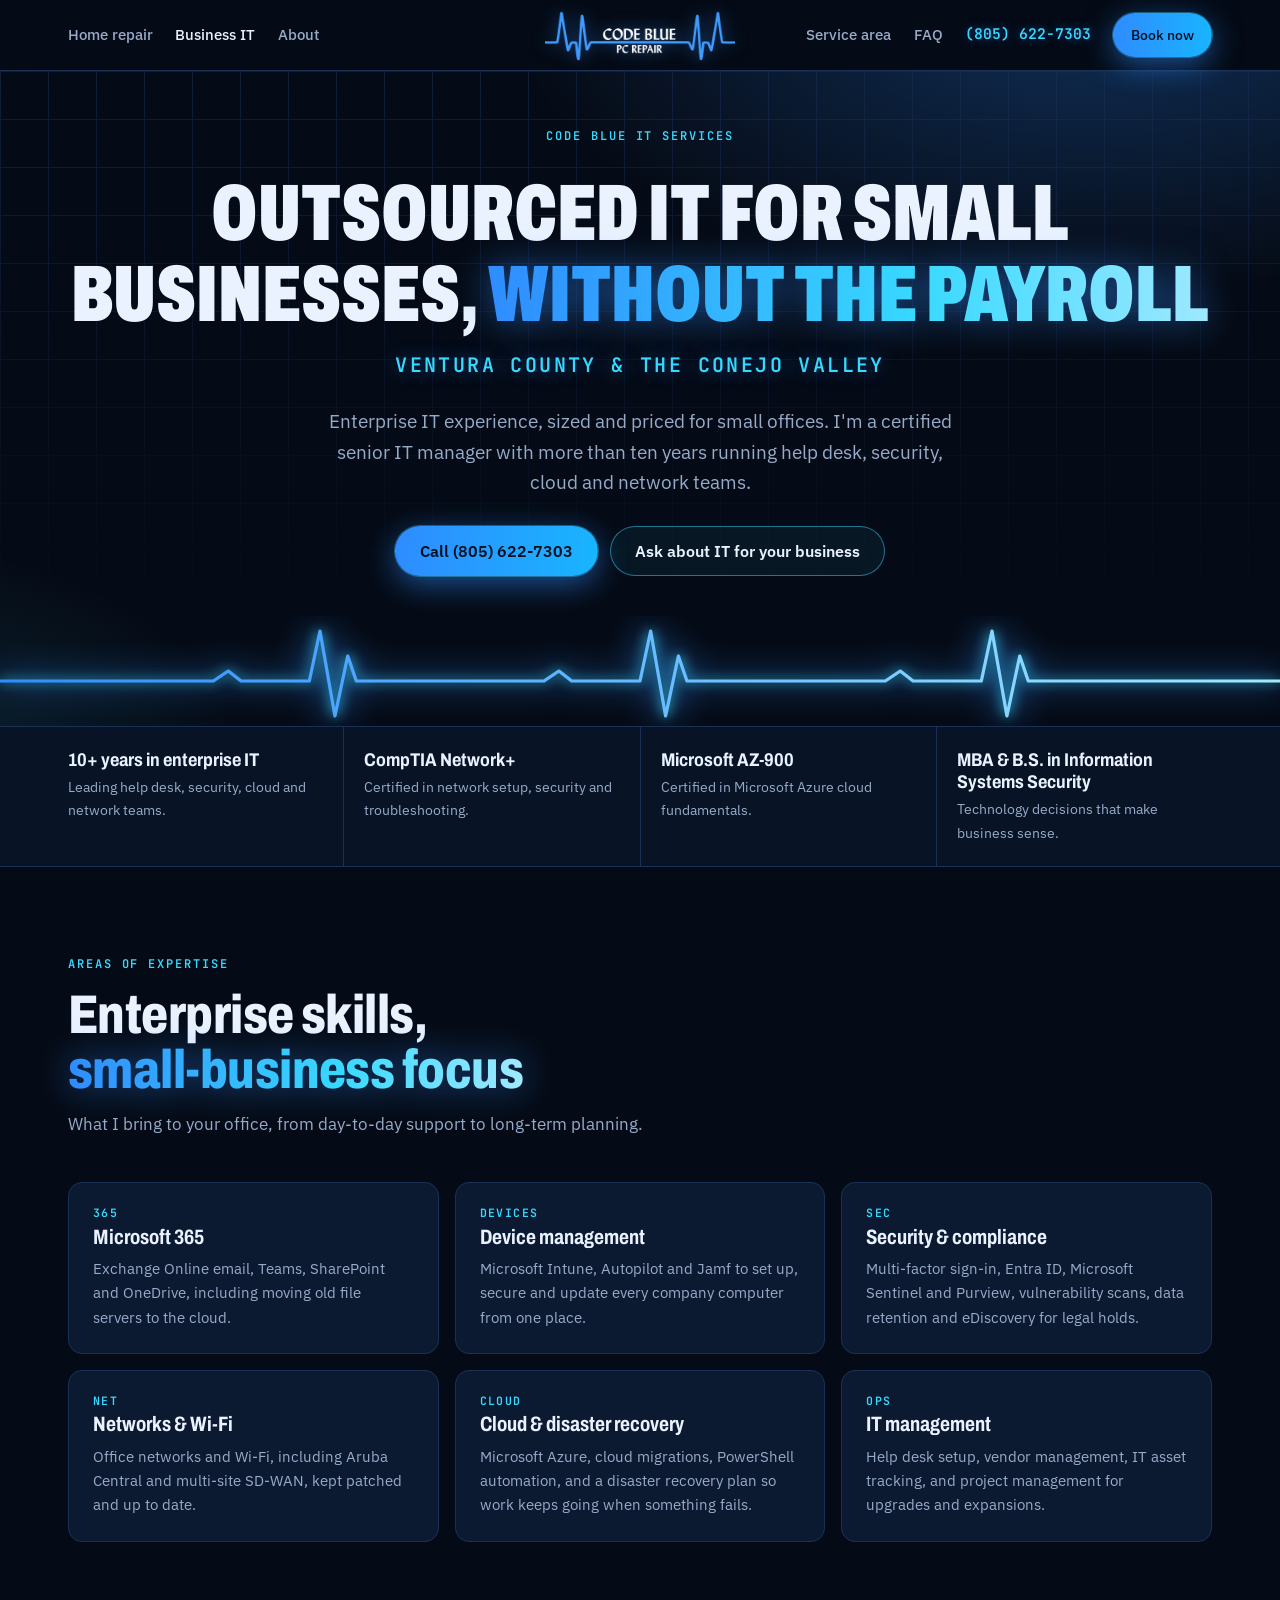
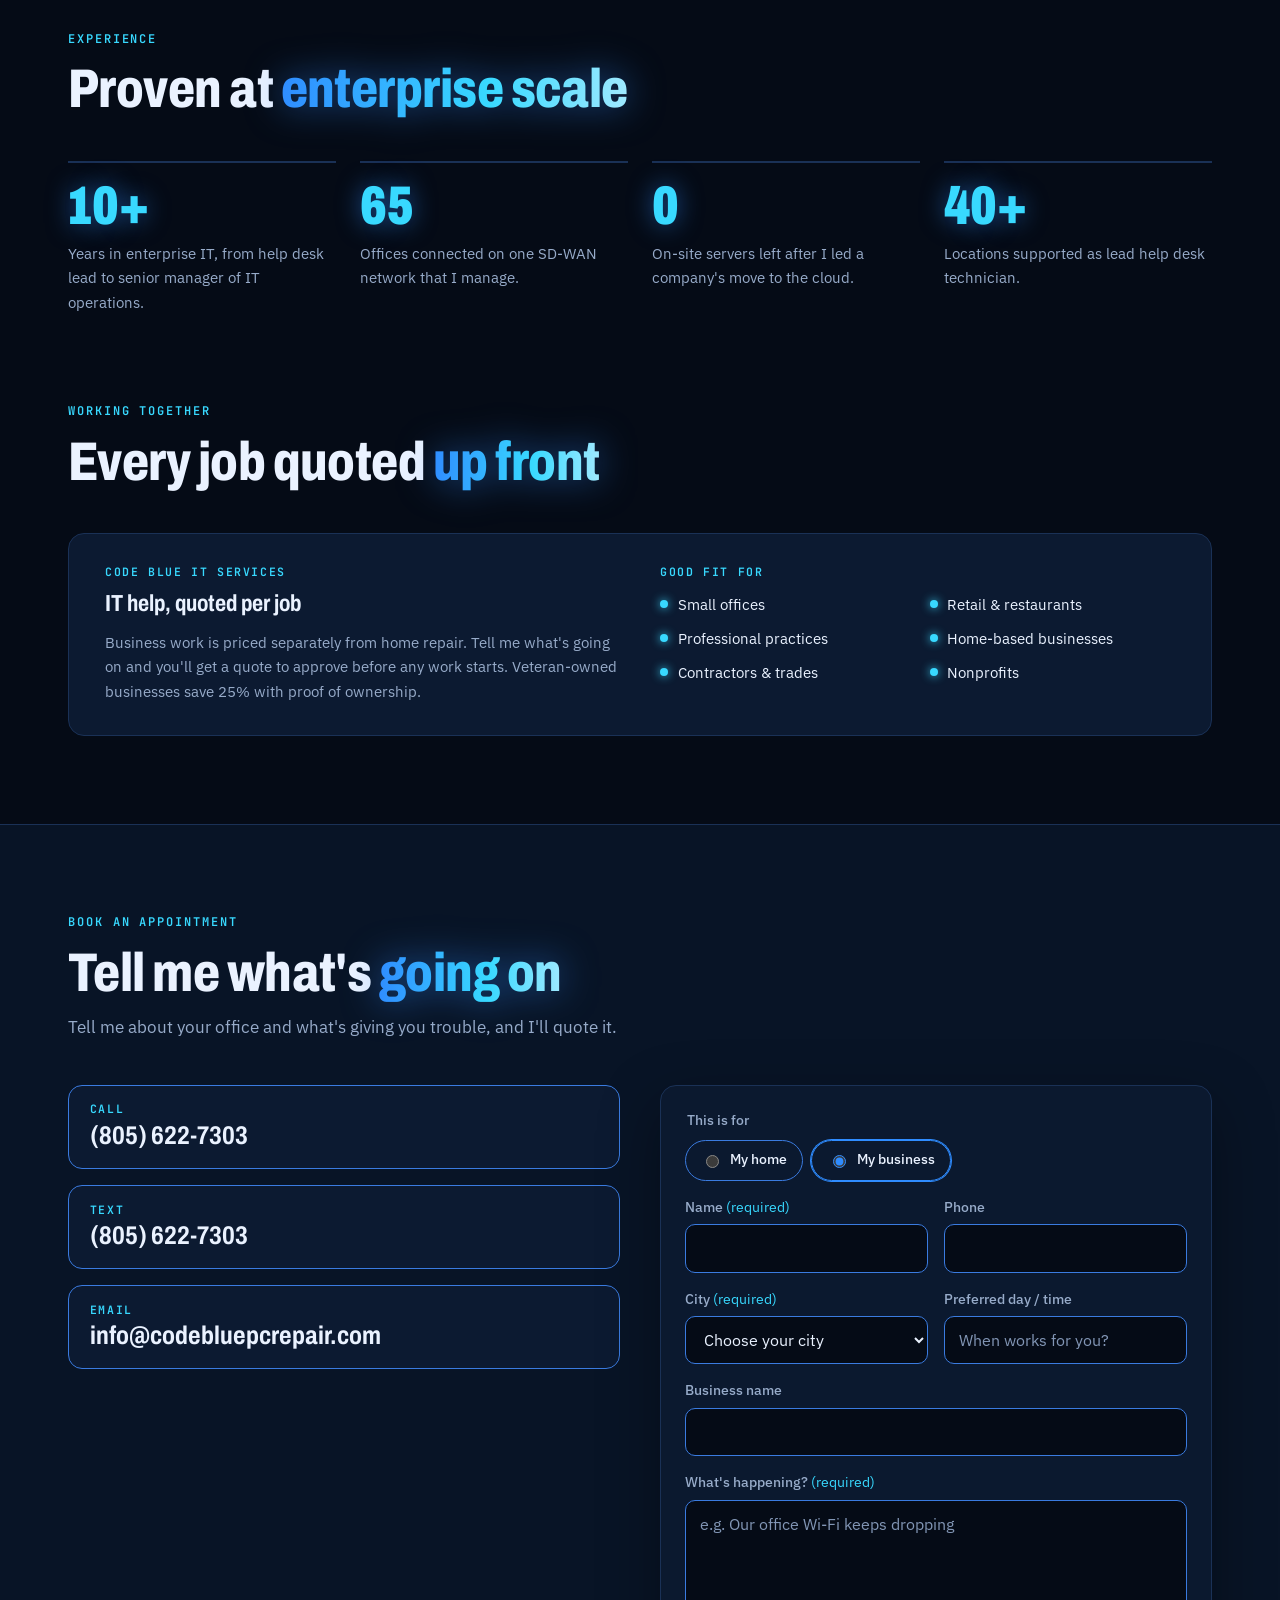
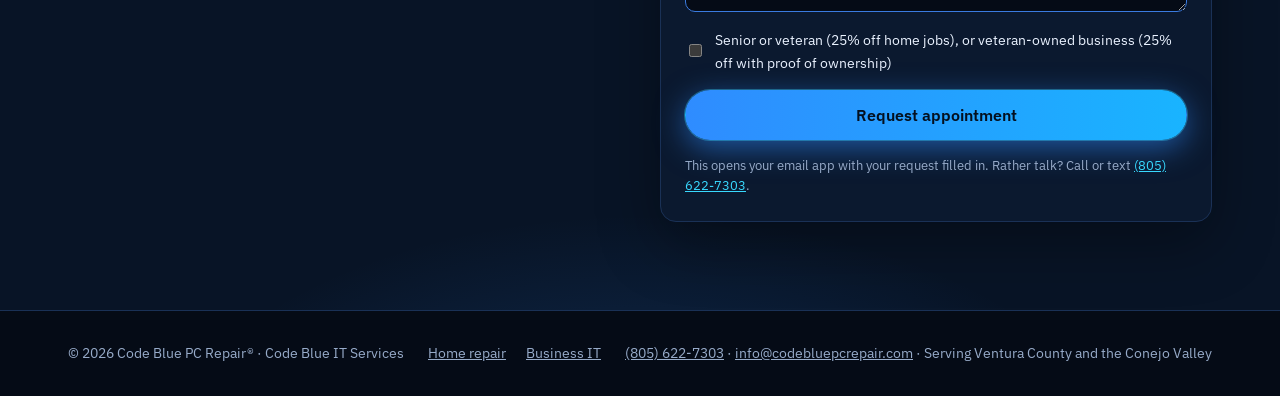
==== business-it/index.html @ dad87a10 "Split into main, Home Repair and Business IT pages - /home-repair/: three service cards, now with ce" ====
<!DOCTYPE html>
<html lang="en">
<head>
<meta charset="utf-8">
<meta name="viewport" content="width=device-width, initial-scale=1, viewport-fit=cover">
<title>Small Business IT Support Ventura County | Code Blue PC Repair</title>
<meta name="description" content="Outsourced IT for small businesses in Ventura County from a certified senior IT manager: Microsoft 365, Intune, security and networks. (805) 622-7303">
<meta name="robots" content="index, follow, max-image-preview:large">
<meta name="theme-color" content="#050b16">
<link rel="canonical" href="https://codebluepcrepair.com/business-it/">
<meta property="og:type" content="website">
<meta property="og:site_name" content="Code Blue PC Repair">
<meta property="og:title" content="Small Business IT Support Ventura County | Code Blue PC Repair">
<meta property="og:description" content="Outsourced IT for small businesses in Ventura County from a certified senior IT manager: Microsoft 365, Intune, security and networks. (805) 622-7303">
<meta property="og:url" content="https://codebluepcrepair.com/business-it/">
<meta property="og:image" content="https://codebluepcrepair.com/og-image.png">
<meta property="og:image:width" content="1200">
<meta property="og:image:height" content="630">
<meta property="og:image:alt" content="Code Blue PC Repair logo with a glowing blue heartbeat line">
<meta name="twitter:card" content="summary_large_image">
<meta name="twitter:title" content="Small Business IT Support Ventura County | Code Blue PC Repair">
<meta name="twitter:description" content="Outsourced IT for small businesses in Ventura County from a certified senior IT manager: Microsoft 365, Intune, security and networks. (805) 622-7303">
<meta name="twitter:image" content="https://codebluepcrepair.com/og-image.png">
<script type="application/ld+json">{
 "@context": "https://schema.org",
 "@type": "Service",
 "@id": "https://codebluepcrepair.com/business-it/#service",
 "name": "Code Blue IT Services: small business IT support",
 "serviceType": "Outsourced IT support",
 "description": "Outsourced IT for small businesses: Microsoft 365, Intune device management, security and compliance, networks and Wi-Fi, Azure cloud and disaster recovery.",
 "url": "https://codebluepcrepair.com/business-it/",
 "provider": {
  "@type": "LocalBusiness",
  "@id": "https://codebluepcrepair.com/#business",
  "name": "Code Blue PC Repair",
  "url": "https://codebluepcrepair.com/",
  "telephone": "+1-805-622-7303"
 },
 "areaServed": [
  {
   "@type": "AdministrativeArea",
   "name": "Ventura County, CA"
  },
  {
   "@type": "City",
   "name": "Calabasas, CA"
  }
 ]
}</script>
<script type="application/ld+json">{
 "@context": "https://schema.org",
 "@type": "BreadcrumbList",
 "itemListElement": [
  {
   "@type": "ListItem",
   "position": 1,
   "name": "Home",
   "item": "https://codebluepcrepair.com/"
  },
  {
   "@type": "ListItem",
   "position": 2,
   "name": "Business IT",
   "item": "https://codebluepcrepair.com/business-it/"
  }
 ]
}</script>
<link rel="icon" type="image/png" href="/favicon.png">
<link rel="apple-touch-icon" href="/favicon.png">
<link rel="preload" href="/fonts/archivo.woff2" as="font" type="font/woff2" crossorigin>
<link rel="preload" href="/fonts/ibm-plex-sans.woff2" as="font" type="font/woff2" crossorigin>
<link rel="stylesheet" href="/site.css">
</head>
<body>
<a class="skip" href="#main">Skip to content</a>

<header class="bar">
  <div class="wrap">
    <nav class="nav nav-left" aria-label="Main">
      <details class="menu">
        <summary>Menu</summary>
        <div class="menu-panel">
          <a href="tel:+18056227303">Call (805) 622-7303</a>
          <a href="sms:+18056227303">Text us</a>
          <a href="/">Home</a>
          <a href="/home-repair/">Home repair</a>
          <a href="/business-it/" aria-current="page">Business IT</a>
          <a href="/#area">Service area</a>
          <a href="/#faq">FAQ</a>
          <a href="/#about">About</a>
        </div>
      </details>
      <a href="/home-repair/">Home repair</a>
      <a href="/business-it/" aria-current="page">Business IT</a>
      <a href="/#about">About</a>
    </nav>
    <a class="logo" href="/" aria-label="Code Blue PC Repair home">
      <img src="/logo-glow.png" alt="Code Blue PC Repair" width="190" height="52" fetchpriority="high">
    </a>
    <nav class="nav nav-right" aria-label="More">
      <a href="/#area">Service area</a>
      <a href="/#faq">FAQ</a>
      <a class="nav-call" href="tel:+18056227303">(805) 622-7303</a>
      <a class="btn btn-primary" href="#book"><span>Book<span class="xs-hide"> now</span></span></a>
    </nav>
  </div>
</header>

<main id="main">
  <section class="hero sub" aria-labelledby="hero-title">
    <div class="wrap">
      <p class="eyebrow">Code Blue IT Services</p>
      <h1 id="hero-title">Outsourced IT for small businesses, <span class="lit">without the payroll</span><span class="h1-sub">Ventura&nbsp;County &amp; the Conejo&nbsp;Valley</span></h1>
      <p class="lead">Enterprise IT experience, sized and priced for small offices. I'm a certified senior IT manager with more than ten years running help desk, security, cloud and network teams.</p>
      <div class="hero-cta">
        <a class="btn btn-primary" href="tel:+18056227303">Call (805) 622-7303</a>
        <a class="btn btn-ghost sms-only" href="sms:+18056227303">Text instead</a>
        <a class="btn btn-ghost" href="#book" data-who="business">Ask about IT for your business</a>
      </div>
    </div>
    <svg class="trace" viewBox="0 0 1200 110" preserveAspectRatio="none" aria-hidden="true">
      <defs>
        <linearGradient id="beam" x1="0" x2="1"><stop offset="0" stop-color="#2f8cff"/><stop offset="1" stop-color="#9fe9ff"/></linearGradient>
      </defs>
      <path class="base" d="M0 65 H200 l14 -10 l12 10 H290 l10 -50 l14 85 l12 -60 l8 25 H510 l14 -10 l12 10 H600 l10 -50 l14 85 l12 -60 l8 25 H830 l14 -10 l12 10 H920 l10 -50 l14 85 l12 -60 l8 25 H1200"/>
      <path class="beam" d="M0 65 H200 l14 -10 l12 10 H290 l10 -50 l14 85 l12 -60 l8 25 H510 l14 -10 l12 10 H600 l10 -50 l14 85 l12 -60 l8 25 H830 l14 -10 l12 10 H920 l10 -50 l14 85 l12 -60 l8 25 H1200"/>
    </svg>
  </section>

  <div class="promise">
    <ul class="wrap" aria-label="Credentials">
      <li><b>10+ years in enterprise IT</b><span>Leading help desk, security, cloud and network teams.</span></li>
      <li><b>CompTIA Network+</b><span>Certified in network setup, security and troubleshooting.</span></li>
      <li><b>Microsoft AZ-900</b><span>Certified in Microsoft Azure cloud fundamentals.</span></li>
      <li><b>MBA &amp; B.S. in Information Systems Security</b><span>Technology decisions that make business sense.</span></li>
    </ul>
  </div>

  <section id="expertise" aria-labelledby="expertise-title">
    <div class="wrap">
      <div class="section-head">
        <p class="eyebrow">Areas of expertise</p>
        <h2 id="expertise-title">Enterprise skills, <span class="lit">small-business focus</span></h2>
        <p>What I bring to your office, from day-to-day support to long-term planning.</p>
      </div>
      <div class="skills">
        <div class="skill"><span class="code">365</span><h3>Microsoft 365</h3><p>Exchange Online email, Teams, SharePoint and OneDrive, including moving old file servers to the cloud.</p></div>
        <div class="skill"><span class="code">DEVICES</span><h3>Device management</h3><p>Microsoft Intune, Autopilot and Jamf to set up, secure and update every company computer from one place.</p></div>
        <div class="skill"><span class="code">SEC</span><h3>Security &amp; compliance</h3><p>Multi-factor sign-in, Entra ID, Microsoft Sentinel and Purview, vulnerability scans, data retention and eDiscovery for legal holds.</p></div>
        <div class="skill"><span class="code">NET</span><h3>Networks &amp; Wi-Fi</h3><p>Office networks and Wi-Fi, including Aruba Central and multi-site SD-WAN, kept patched and up to date.</p></div>
        <div class="skill"><span class="code">CLOUD</span><h3>Cloud &amp; disaster recovery</h3><p>Microsoft Azure, cloud migrations, PowerShell automation, and a disaster recovery plan so work keeps going when something fails.</p></div>
        <div class="skill"><span class="code">OPS</span><h3>IT management</h3><p>Help desk setup, vendor management, IT asset tracking, and project management for upgrades and expansions.</p></div>
      </div>
    </div>
  </section>

  <section id="experience" class="tight" aria-labelledby="experience-title">
    <div class="wrap">
      <div class="section-head">
        <p class="eyebrow">Experience</p>
        <h2 id="experience-title">Proven at <span class="lit">enterprise scale</span></h2>
      </div>
      <ul class="record" role="list">
        <li><b>10+</b><p>Years in enterprise IT, from help desk lead to senior manager of IT operations.</p></li>
        <li><b>65</b><p>Offices connected on one SD-WAN network that I manage.</p></li>
        <li><b>0</b><p>On-site servers left after I led a company's move to the cloud.</p></li>
        <li><b>40+</b><p>Locations supported as lead help desk technician.</p></li>
      </ul>
    </div>
  </section>

  <section id="pricing" class="tight" aria-labelledby="pricing-title">
    <div class="wrap">
      <div class="section-head">
        <p class="eyebrow">Working together</p>
        <h2 id="pricing-title">Every job quoted <span class="lit">up front</span></h2>
      </div>
      <article class="plan">
        <div>
          <span class="k">Code Blue IT Services</span>
          <h3>IT help, quoted per job</h3>
          <p>Business work is priced separately from home repair. Tell me what's going on and you'll get a quote to approve before any work starts. Veteran-owned businesses save 25% with proof of ownership.</p>
        </div>
        <div>
          <span class="k" id="fit-title">Good fit for</span>
          <ul class="industries" role="list" aria-labelledby="fit-title">
            <li>Small offices</li><li>Retail &amp; restaurants</li><li>Professional practices</li><li>Home-based businesses</li><li>Contractors &amp; trades</li><li>Nonprofits</li>
          </ul>
        </div>
      </article>
    </div>
  </section>

  <section id="book" class="booking" aria-labelledby="book-title">
    <div class="wrap">
      <div class="section-head">
        <p class="eyebrow">Book an appointment</p>
        <h2 id="book-title">Tell me what's <span class="lit">going on</span></h2>
        <p>Tell me about your office and what's giving you trouble, and I'll quote it.</p>
      </div>
      <div class="booking-grid">
        <div class="contact-list">
          <a class="contact" href="tel:+18056227303"><span class="label">Call</span><span class="val">(805) 622-7303</span></a>
          <a class="contact" href="sms:+18056227303"><span class="label">Text</span><span class="val">(805) 622-7303</span></a>
          <a class="contact" href="mailto:info@codebluepcrepair.com"><span class="label">Email</span><span class="val">info@codebluepcrepair.com</span></a>
        </div>
        <form id="book-form" action="mailto:info@codebluepcrepair.com?subject=Business%20IT%20request" method="post" enctype="text/plain">
          <fieldset class="who">
            <legend>This is for</legend>
            <label for="w-home"><input type="radio" id="w-home" name="who" value="Home"> My home</label>
            <label for="w-biz"><input type="radio" id="w-biz" name="who" value="Business" checked> My business</label>
          </fieldset>
          <div class="row">
            <label for="f-name"><span>Name <span class="req" aria-hidden="true">(required)</span></span><input id="f-name" name="name" type="text" required autocomplete="name"></label>
            <label for="f-phone">Phone<input id="f-phone" name="phone" type="tel" autocomplete="tel"></label>
          </div>
          <div class="row">
            <label for="f-city"><span>City <span class="req" aria-hidden="true">(required)</span></span><select id="f-city" name="city" required>
              <option value="">Choose your city</option>
              <option>Thousand Oaks</option><option>Westlake Village</option><option>Oak Park</option><option>Newbury Park</option>
              <option>Hidden Valley</option><option>Calabasas</option><option>Camarillo</option><option>Moorpark</option>
              <option>Simi Valley</option><option>Ventura</option><option>Oxnard</option><option>Port Hueneme</option>
              <option>Somewhere else</option>
            </select></label>
            <label for="f-when">Preferred day / time<input id="f-when" name="when" type="text" placeholder="When works for you?"></label>
          </div>
          <label for="f-company" id="company-wrap">Business name<input id="f-company" name="company" type="text" autocomplete="organization"></label>
          <label for="f-msg"><span>What's happening? <span class="req" aria-hidden="true">(required)</span></span><textarea id="f-msg" name="message" required maxlength="1200" placeholder="e.g. Our office Wi-Fi keeps dropping"></textarea></label>
          <label class="check"><input type="checkbox" name="discount" value="Senior/veteran or veteran-owned business"> Senior or veteran (25% off home jobs), or veteran-owned business (25% off with proof of ownership)</label>
          <button class="btn btn-primary" type="submit">Request appointment</button>
          <div class="sent" id="book-sent" role="status" tabindex="-1" hidden>
            <b>Your email app should open with your request.</b>
            <p>Nothing opened? Copy your request and email it to <a href="mailto:info@codebluepcrepair.com">info@codebluepcrepair.com</a>, or call or text <a href="tel:+18056227303">(805) 622-7303</a>.</p>
            <button type="button" class="btn btn-primary" id="copy-req">Copy my request</button>
          </div>
          <p class="fine">This opens your email app with your request filled in. Rather talk? Call or text <a href="tel:+18056227303">(805) 622-7303</a>.</p>
        </form>
      </div>
    </div>
  </section>
</main>

<footer>
  <div class="wrap">
    <span>&copy; <span id="yr">2026</span> Code Blue PC Repair&reg; &middot; Code Blue IT Services</span>
    <nav aria-label="Pages"><a href="/home-repair/">Home repair</a><a href="/business-it/">Business IT</a></nav>
    <span><a href="tel:+18056227303">(805) 622-7303</a> &middot; <a href="mailto:info@codebluepcrepair.com">info@codebluepcrepair.com</a> &middot; Serving Ventura County and the Conejo Valley</span>
  </div>
</footer>

<script src="/site.js"></script>
</body>
</html>
---- site.css ----
@font-face { font-family: "Archivo"; src: url("/fonts/archivo.woff2") format("woff2"); font-weight: 700 900; font-stretch: 66% 85%; font-display: swap; }
@font-face { font-family: "IBM Plex Sans"; src: url("/fonts/ibm-plex-sans.woff2") format("woff2"); font-weight: 400 600; font-display: swap; }
@font-face { font-family: "JetBrains Mono"; src: url("/fonts/jetbrains-mono-600.woff2") format("woff2"); font-weight: 600; font-display: swap; }
@font-face { font-family: "Archivo Fallback"; src: local("Arial Bold"), local("Arial-BoldMT"), local("Liberation Sans Bold"), local("Helvetica Bold"), local("Roboto Bold"); font-weight: 700 900; size-adjust: 82%; }
@font-face { font-family: "Archivo Hero Fallback"; src: local("Arial Bold"), local("Arial-BoldMT"), local("Liberation Sans Bold"), local("Helvetica Bold"), local("Roboto Bold"); font-weight: 700 900; size-adjust: 73.5%; }
/* Code Blue PC Repair: shared styles for /, /home-repair/ and /business-it/.
   A glowing patient monitor at night. Deliberately dark-only so the electric blue can glow.
   Rule of thumb: a bright blue outline (--click-line) means you can click it; plain cards use --line. */
:root {
  --bg: #050b16;           /* monitor black */
  --bg-2: #081426;         /* raised band */
  --panel: #0c1a31;
  --line: #1a3156;
  --click-line: #3a7be0;   /* outline for anything you can click or type in */
  --ink: #eaf2ff;
  --muted: #97abc9;
  --electric: #2f8cff;     /* code blue, lit */
  --cyan: #38d9ff;         /* hot edge of the glow */
  --navy: #1e4d86;         /* logo navy */
  --glow: rgba(47, 140, 255, 0.55);
  --glow-soft: rgba(47, 140, 255, 0.16);
  --display: "Archivo", "Archivo Fallback", Arial, sans-serif;
  --body: "IBM Plex Sans", "Segoe UI", system-ui, sans-serif;
  --mono: "JetBrains Mono", ui-monospace, Consolas, monospace;
  color-scheme: dark;
}

* { box-sizing: border-box; }
html { scroll-padding-top: 6rem; }
@media (prefers-reduced-motion: no-preference) { html { scroll-behavior: smooth; } }
[hidden] { display: none !important; }
body { margin: 0; background: var(--bg); color: var(--ink); font: 400 1.0625rem/1.6 var(--body); }
a { color: var(--cyan); }
a:focus-visible, button:focus-visible, input:focus-visible, select:focus-visible, textarea:focus-visible, summary:focus-visible {
  outline: 2px solid var(--cyan); outline-offset: 3px;
}
img { max-width: 100%; }
.wrap { width: 100%; max-width: 74rem; margin: 0 auto; padding-inline: max(1.25rem, env(safe-area-inset-left)) max(1.25rem, env(safe-area-inset-right)); }
h1, h2, h3 { font-family: var(--display); font-stretch: 78%; line-height: 1.02; text-wrap: balance; margin: 0; }
h2 { font-size: clamp(2.1rem, 4.8vw, 3.4rem); font-weight: 800; letter-spacing: -0.01em; }
h3 { font-size: 1.45rem; font-weight: 700; }
p { margin: 0; }
.eyebrow { font: 600 0.75rem/1.5 var(--mono); letter-spacing: 0.16em; text-transform: uppercase; color: var(--cyan); }
.lit {
  background: linear-gradient(92deg, var(--electric), var(--cyan) 60%, #9fe9ff);
  -webkit-background-clip: text; background-clip: text; color: transparent;
  filter: drop-shadow(0 0 18px var(--glow));
}

/* Buttons */
.btn { display: inline-flex; align-items: center; justify-content: center; gap: 0.5rem; font: 600 1rem/1 var(--body); padding: 1rem 1.5rem; border-radius: 999px; text-decoration: none; border: 1px solid transparent; cursor: pointer; transition: transform .15s ease, box-shadow .2s ease; }
.btn-primary { background: linear-gradient(92deg, var(--electric), #19b4ff); color: #04101f; box-shadow: 0 0 0 1px rgba(56,217,255,.35), 0 8px 30px var(--glow); }
.btn-primary:hover { transform: translateY(-1px); box-shadow: 0 0 0 1px rgba(56,217,255,.6), 0 10px 40px var(--glow); }
.btn-ghost { color: var(--ink); border-color: rgba(56,217,255,.5); background: rgba(56,217,255,.06); }
.btn-ghost:hover { border-color: var(--cyan); box-shadow: 0 0 24px var(--glow-soft); }
@media (hover: hover) and (pointer: fine) { .sms-only { display: none; } }
.skip { position: absolute; left: 1rem; top: -3rem; z-index: 20; padding: 0.6rem 1rem; background: var(--panel); color: var(--ink); border-radius: 8px; }
.skip:focus { top: 1rem; }

/* Top bar */
.bar { position: sticky; top: env(safe-area-inset-top, 0px); z-index: 10; background: rgba(5,11,22,.82); backdrop-filter: blur(12px); -webkit-backdrop-filter: blur(12px); border-bottom: 1px solid var(--line); }
.bar .wrap { display: grid; grid-template-columns: minmax(0, 1fr) auto minmax(0, 1fr); align-items: center; gap: 1rem; padding-block: 0.55rem; }
.logo { display: block; }
.logo img { display: block; height: 3.25rem; width: auto; max-width: none; filter: drop-shadow(0 0 8px var(--glow)); }
.nav { display: flex; align-items: center; gap: 1.4rem; flex-wrap: wrap; }
.nav-right { justify-content: flex-end; }
.nav a { color: var(--muted); text-decoration: none; font-size: 0.92rem; font-weight: 500; }
.nav a:hover, .nav a[aria-current="page"] { color: var(--ink); }
.nav .btn { padding: 0.6rem 1.05rem; font-size: 0.9rem; color: #04101f; min-height: 2.75rem; }
.nav .btn:hover { color: #04101f; }
.nav a.nav-call { display: none; align-items: center; color: var(--cyan); font: 600 0.92rem/1 var(--mono); text-shadow: 0 0 10px var(--glow); }
.menu { display: none; position: relative; }
.menu summary { list-style: none; cursor: pointer; min-height: 2.75rem; display: flex; align-items: center; font: 600 0.72rem/1 var(--mono); letter-spacing: 0.14em; text-transform: uppercase; color: var(--cyan); padding: 0.6rem 0.85rem; border: 1px solid rgba(56,217,255,.4); border-radius: 999px; background: rgba(56,217,255,.08); }
.menu summary::-webkit-details-marker { display: none; }
.menu-panel { position: absolute; top: calc(100% + 0.6rem); left: 0; display: grid; gap: 0.15rem; min-width: 12rem; padding: 0.5rem; background: var(--panel); border: 1px solid var(--line); border-radius: 12px; box-shadow: 0 16px 40px rgba(0,0,0,.5), 0 0 24px var(--glow-soft); }
.nav .menu-panel a { padding: 0.65rem 0.8rem; border-radius: 8px; color: var(--ink); font-size: 1rem; white-space: nowrap; }
.nav .menu-panel a:hover { background: var(--glow-soft); }
@media (min-width: 1140px) { .nav a.nav-call { display: inline-flex; } }
@media (max-width: 1060px) { .nav-left > a, .nav-right > a:not(.btn) { display: none; } .menu { display: block; } }
@media (max-width: 760px) { .logo img { height: 2.2rem; } .nav .btn { padding: 0.5rem 0.8rem; font-size: 0.82rem; white-space: nowrap; } }
@media (max-width: 374px) { .bar .wrap { gap: 0.5rem; } .logo img { height: 1.9rem; } .nav .btn { padding-inline: 0.7rem; } .xs-hide { display: none; } }

/* Hero */
.hero { position: relative; overflow: hidden; padding-block: 4rem 0; isolation: isolate;
  background:
    radial-gradient(60rem 30rem at 85% -10%, rgba(47,140,255,.28), transparent 60%),
    radial-gradient(40rem 26rem at -10% 110%, rgba(56,217,255,.14), transparent 60%),
    var(--bg); }
.hero::before { content: ""; position: absolute; inset: 0; z-index: -1; opacity: .5;
  background-image: linear-gradient(var(--line) 1px, transparent 1px), linear-gradient(90deg, var(--line) 1px, transparent 1px);
  background-size: 48px 48px; mask-image: linear-gradient(180deg, #000 0%, transparent 85%); -webkit-mask-image: linear-gradient(180deg, #000 0%, transparent 85%); }
.hero .wrap { display: grid; grid-template-columns: minmax(0, 1fr); gap: 1.75rem; text-align: center; justify-items: center; }
.hero-logo { display: block; width: min(100%, 36rem); height: auto; margin-inline: auto; filter: drop-shadow(0 0 14px var(--glow)) drop-shadow(0 0 40px rgba(47,140,255,.35)); }
.hero h1 { font-family: "Archivo", "Archivo Hero Fallback", Arial, sans-serif; font-size: clamp(2.9rem, 8.4vw, 6.4rem); font-weight: 900; font-stretch: 66%; text-transform: uppercase; }
.hero h1 .h1-sub { display: block; margin-top: 1rem; font: 600 clamp(0.95rem, 2.2vw, 1.25rem)/1.3 var(--mono); font-stretch: normal; letter-spacing: 0.12em; color: var(--cyan); text-shadow: 0 0 18px var(--glow); }
.hero .lead { max-width: 40rem; margin-inline: auto; font-size: 1.2rem; color: var(--muted); }
.hero.sub { padding-top: 3.5rem; }
.hero.sub h1 { font-size: clamp(2.5rem, 6.6vw, 5rem); }
.hero-cta { display: flex; flex-wrap: wrap; justify-content: center; gap: 0.75rem; }
.doors { width: 100%; margin-inline: auto; text-align: left; display: grid; grid-template-columns: repeat(auto-fit, minmax(min(100%, 19rem), 1fr)); gap: 1rem; max-width: 52rem; }
.door { display: grid; gap: 0.35rem; align-content: start; padding: 1.25rem 1.4rem; border-radius: 14px; text-decoration: none; color: var(--ink);
  background: linear-gradient(180deg, rgba(20,44,84,.7), rgba(12,26,49,.7)); border: 1px solid var(--click-line); transition: border-color .2s, box-shadow .2s, transform .15s; }
.door:hover, .contact:hover { border-color: var(--electric); box-shadow: 0 0 0 1px var(--electric), 0 12px 40px var(--glow-soft); transform: translateY(-2px); }
.door .k { font: 600 0.72rem/1 var(--mono); letter-spacing: 0.14em; text-transform: uppercase; color: var(--cyan); }
.door b { font: 800 1.6rem/1.05 var(--display); font-stretch: 78%; }
.door span:last-child { color: var(--muted); font-size: 0.95rem; }
/* Short laptop screens: tighten the hero so the call button and doors stay above the fold. */
@media (min-width: 761px) and (max-height: 860px) { .hero { padding-top: 2.5rem; } .hero .wrap { gap: 1.25rem; } .hero-logo { width: min(100%, 30rem); } .hero h1 { font-size: clamp(2.9rem, 6vw, 4.6rem); } }
@media (min-width: 761px) and (max-height: 700px) { .hero { padding-top: 1.75rem; } .hero .wrap { gap: 1rem; } .hero-logo { width: min(100%, 21rem); } .hero h1 { font-size: clamp(2.6rem, 5vw, 3.9rem); } .hero .lead { font-size: 1.05rem; max-width: 46rem; } }
/* Cropped, not squashed, on narrow screens. */
.trace { display: block; width: max(100%, 1000px); height: 110px; margin-top: 2.5rem; position: relative; left: 50%; transform: translateX(-50%); }
.trace path { fill: none; stroke-width: 3; stroke-linejoin: round; stroke-linecap: round; }
.trace .base { stroke: rgba(47,140,255,.18); }
.trace .beam { stroke: url(#beam); stroke-dasharray: 260 2400; stroke-dashoffset: 0; filter: drop-shadow(0 0 6px var(--cyan)) drop-shadow(0 0 16px var(--electric)); }
@media (prefers-reduced-motion: no-preference) {
  /* Plays twice when the trace is on screen (under 5 seconds), then the script leaves it fully lit. */
  .trace .beam { animation: sweep 2.4s linear 2 forwards; }
  .trace.paused .beam { animation-play-state: paused; }
  @keyframes sweep { from { stroke-dashoffset: 260; } to { stroke-dashoffset: -2400; } }
  @keyframes sweep-m { from { stroke-dashoffset: -250; } to { stroke-dashoffset: -1500; } }
  @keyframes sweep-sm { from { stroke-dashoffset: -260; } to { stroke-dashoffset: -1300; } }
  @media (max-width: 760px) { .trace .beam { animation: sweep-m 2s linear 2 forwards; } }
  @media (max-width: 440px) { .trace .beam { animation: sweep-sm 1.2s linear 4 forwards; } }
}
@media (prefers-reduced-motion: reduce) { .trace .beam { stroke-dasharray: none; } }

/* Commitments strip */
.promise { border-block: 1px solid var(--line); background: var(--bg-2); }
.promise ul { list-style: none; margin: 0 auto; padding: 0; display: grid; gap: 1px; background: var(--line); grid-template-columns: 1fr; }
@media (min-width: 600px) { .promise ul { grid-template-columns: repeat(2, 1fr); } }
@media (min-width: 1000px) { .promise ul { grid-template-columns: repeat(4, 1fr); } }
.promise li { padding: 1.4rem 1.25rem; display: grid; gap: 0.25rem; align-content: start; background: var(--bg-2); }
.promise li.deal { background: linear-gradient(90deg, rgba(47,140,255,.06), rgba(56,217,255,.16), rgba(47,140,255,.06)), var(--bg-2); }
.promise li.deal b { color: var(--cyan); text-shadow: 0 0 18px var(--glow); }
.promise b { font: 700 1.15rem/1.2 var(--display); font-stretch: 85%; }
.promise span { color: var(--muted); font-size: 0.9rem; }

section { padding-block: 5.5rem; }
section.tight { padding-top: 0; }
.section-head { display: grid; gap: 0.85rem; margin-bottom: 2.75rem; max-width: 46rem; }
.section-head p { color: var(--muted); }
.section-head .eyebrow { color: var(--cyan); }

/* Service lanes */
.lanes { display: grid; grid-template-columns: 1fr; gap: 1.5rem; }
@media (min-width: 760px) { .lanes { grid-template-columns: repeat(2, 1fr); } }
@media (min-width: 760px) { .lanes.three { grid-template-columns: 1fr; } }
@media (min-width: 980px) { .lanes.three { grid-template-columns: repeat(3, 1fr); } }
@media (max-width: 979px) { .lanes.three .lane-art { aspect-ratio: 3 / 1; } }
.lane { background: var(--panel); border: 1px solid var(--line); border-radius: 16px; padding: 0 2rem 2rem; display: grid; gap: 1.25rem; align-content: start; min-width: 0; overflow: hidden; }
.lane-art { display: block; width: calc(100% + 4rem); max-width: none; margin-inline: -2rem; height: auto; aspect-ratio: 2 / 1; border-bottom: 1px solid var(--line); }
.lane-art .art-beat { filter: drop-shadow(0 0 6px #38d9ff) drop-shadow(0 0 14px #2f8cff); }
.tag { justify-self: start; font: 600 0.72rem/1 var(--mono); letter-spacing: 0.12em; text-transform: uppercase; color: var(--cyan); }
.lane ul { margin: 0; padding: 0; list-style: none; display: grid; gap: 0.6rem; }
.lane li { display: grid; grid-template-columns: 1.1rem 1fr; gap: 0.6rem; }
.lane li::before { content: ""; width: 8px; height: 8px; margin-top: 0.6rem; border-radius: 50%; background: var(--cyan); box-shadow: 0 0 10px var(--cyan); }
.lane p { color: var(--muted); }
a.lane { color: var(--ink); text-decoration: none; border-color: var(--click-line); transition: border-color .2s, box-shadow .2s, transform .15s; }
a.lane:hover { border-color: var(--electric); box-shadow: 0 0 0 1px var(--electric), 0 16px 50px var(--glow-soft); transform: translateY(-2px); }
.lane .more { color: var(--cyan); font-weight: 600; }
.lanes-note { margin-top: 1.25rem; color: var(--muted); font-size: 0.92rem; }
.nowrap { white-space: nowrap; }

/* Business band */
.biz { background:
  radial-gradient(50rem 24rem at 100% 0%, rgba(47,140,255,.16), transparent 60%), var(--bg-2);
  border-block: 1px solid var(--line); }
.plan { background: var(--panel); border: 1px solid var(--line); border-radius: 16px; padding: 1.75rem; display: grid; gap: 1.75rem; }
@media (min-width: 860px) { .plan { grid-template-columns: 1fr 1fr; gap: 2.5rem; padding: 2rem 2.25rem; } }
.plan > div { display: grid; gap: 0.9rem; align-content: start; }
.plan .k { font: 600 0.72rem/1 var(--mono); letter-spacing: 0.14em; text-transform: uppercase; color: var(--cyan); }
.plan p { color: var(--muted); font-size: 0.95rem; }
.industries { list-style: none; padding: 0; margin: 0; display: grid; grid-template-columns: 1fr; gap: 0.6rem 1.5rem; }
@media (min-width: 420px) { .industries { grid-template-columns: repeat(2, 1fr); } }
.industries li { display: grid; grid-template-columns: 8px 1fr; align-items: center; gap: 0.6rem; font-size: 0.95rem; }
.industries li::before { content: ""; width: 8px; height: 8px; border-radius: 50%; background: var(--cyan); box-shadow: 0 0 10px var(--cyan); }
.biz-cta { margin-top: 2.5rem; display: flex; flex-wrap: wrap; gap: 1rem; align-items: center; }
.biz-cta span { color: var(--muted); font-size: 0.95rem; }

/* Skills */
.skills { display: grid; grid-template-columns: 1fr; gap: 1rem; }
@media (min-width: 540px) { .skills { grid-template-columns: repeat(2, 1fr); } }
@media (min-width: 1000px) { .skills { grid-template-columns: repeat(3, 1fr); } }
.skill { background: var(--panel); border: 1px solid var(--line); border-radius: 14px; padding: 1.5rem; display: grid; gap: 0.5rem; align-content: start; }
.skill .code { font: 600 0.72rem/1 var(--mono); color: var(--cyan); letter-spacing: 0.12em; }
.skill h3 { font-size: 1.3rem; }
.skill p { font-size: 0.95rem; color: var(--muted); }

/* Steps: a real sequence */
.steps { list-style: none; margin: 0; padding: 0; display: grid; gap: 1.5rem; counter-reset: step; }
.steps, .regions, .record { grid-template-columns: 1fr; }
@media (min-width: 560px) { .steps, .regions, .record { grid-template-columns: repeat(2, 1fr); } }
@media (min-width: 1000px) { .steps, .regions, .record { grid-template-columns: repeat(4, 1fr); } }
.steps li { counter-increment: step; padding-top: 1rem; display: grid; gap: 0.4rem; align-content: start; border-top: 2px solid var(--line); }
.steps li::before { content: "STEP " counter(step); font: 600 0.75rem/1 var(--mono); letter-spacing: 0.14em; color: var(--cyan); }
.steps p { color: var(--muted); font-size: 0.95rem; }

/* Experience stats (business page) */
.record { list-style: none; margin: 0; padding: 0; display: grid; gap: 1.5rem; }
.record li { padding-top: 1rem; border-top: 2px solid var(--line); display: grid; gap: 0.5rem; align-content: start; }
.record b { font: 900 3.4rem/1 var(--display); font-stretch: 70%; color: var(--cyan); text-shadow: 0 0 24px var(--glow); }
.record p { color: var(--muted); font-size: 0.95rem; }

/* FAQ */
.faq { display: grid; gap: 0.75rem; max-width: 52rem; }
.faq details { background: var(--panel); border: 1px solid var(--click-line); border-radius: 12px; padding: 1.1rem 1.3rem; transition: border-color .2s, box-shadow .2s; }
.faq details:hover, .faq details[open] { border-color: var(--electric); box-shadow: 0 0 0 1px var(--electric); }
.faq summary { cursor: pointer; font-weight: 600; list-style: none; display: flex; justify-content: space-between; gap: 1rem; }
.faq summary::after { content: "+"; content: "+" / ""; font: 600 1.2rem/1 var(--mono); color: var(--cyan); }
.faq details[open] summary::after { content: "\2212"; content: "\2212" / ""; }
.faq summary::-webkit-details-marker { display: none; }
.faq p { color: var(--muted); margin-top: 0.75rem; }

/* Service area */
.regions { display: grid; gap: 1rem; }
.region { padding: 1.25rem 1.3rem; border: 1px solid var(--line); border-radius: 14px; background: var(--panel); display: grid; gap: 0.35rem; align-content: start; }
.region b { font: 700 1.3rem/1.1 var(--display); font-stretch: 80%; display: flex; align-items: baseline; gap: 0.6rem; }
.region b::before { content: ""; width: 8px; height: 8px; border-radius: 50%; background: var(--cyan); box-shadow: 0 0 10px var(--cyan); flex: none; transform: translateY(-0.15em); }
.region span { color: var(--muted); font-size: 0.9rem; }

/* About */
.about { display: grid; grid-template-columns: repeat(auto-fit, minmax(min(100%, 20rem), 1fr)); gap: 2.5rem; align-items: start; }
.about h2 { margin-block: 0.85rem 1.25rem; }
.about p + p { margin-top: 1rem; }
.about .body { color: var(--muted); }
.facts { margin: 0; border: 1px solid var(--line); border-radius: 14px; background: var(--panel); overflow: hidden; container-type: inline-size; }
.facts div { display: grid; grid-template-columns: 9rem 1fr; gap: 1rem; padding: 0.9rem 1.2rem; border-top: 1px solid var(--line); }
.facts div:first-child { border-top: 0; }
.facts dt { font: 600 0.75rem/1.6 var(--mono); text-transform: uppercase; letter-spacing: 0.1em; color: var(--muted); }
.facts dd { margin: 0; font-weight: 500; min-width: 0; overflow-wrap: anywhere; }
@container (max-width: 30rem) { .facts div { grid-template-columns: 1fr; gap: 0.2rem; } }

/* Booking */
.booking { background: radial-gradient(50rem 30rem at 50% 120%, rgba(47,140,255,.25), transparent 65%), var(--bg-2); border-top: 1px solid var(--line); }
.booking-grid { display: grid; grid-template-columns: repeat(auto-fit, minmax(min(100%, 20rem), 1fr)); gap: 2.5rem; }
.contact-list { display: grid; gap: 1rem; align-content: start; }
.contact { display: grid; gap: 0.45rem; padding: 1.1rem 1.3rem; border: 1px solid var(--click-line); border-radius: 14px; background: var(--panel); color: var(--ink); text-decoration: none; transition: border-color .2s, box-shadow .2s, transform .15s; }
.contact .label { font: 600 0.72rem/1 var(--mono); letter-spacing: 0.14em; text-transform: uppercase; color: var(--cyan); }
.contact .val { font: 700 1.6rem/1.1 var(--display); font-stretch: 80%; overflow-wrap: anywhere; }
form { display: grid; gap: 1rem; background: rgba(12,26,49,.85); border: 1px solid var(--line); border-radius: 16px; padding: 1.5rem; min-width: 0; box-shadow: 0 20px 60px rgba(0,0,0,.35); }
.who { display: flex; flex-wrap: wrap; gap: 0.5rem; border: 0; padding: 0; margin: 0; }
.who legend { font-size: 0.85rem; font-weight: 500; color: var(--muted); margin-bottom: 0.5rem; }
.who label { display: inline-flex; flex-direction: row; align-items: center; gap: 0.5rem; padding: 0.55rem 0.95rem; border: 1px solid var(--click-line); border-radius: 999px; cursor: pointer; color: var(--ink); }
.who input { width: auto; accent-color: var(--electric); }
.who label:has(input:checked) { border-color: var(--electric); box-shadow: 0 0 0 1px var(--electric); }
.row { display: grid; grid-template-columns: repeat(auto-fit, minmax(min(100%, 12rem), 1fr)); gap: 1rem; }
label { display: grid; gap: 0.35rem; font-size: 0.85rem; font-weight: 500; color: var(--muted); }
input, select, textarea { font: 400 1rem/1.4 var(--body); color: var(--ink); background: var(--bg); border: 1px solid var(--click-line); border-radius: 10px; padding: 0.75rem 0.85rem; width: 100%; }
::placeholder { color: #8296b5; opacity: 1; }
input:focus, select:focus, textarea:focus { border-color: var(--electric); }
textarea { min-height: 7rem; resize: vertical; }
form .fine { font-size: 0.8rem; color: var(--muted); }
.req { color: var(--cyan); font-weight: 400; }
.check { display: flex; align-items: center; gap: 0.6rem; color: var(--ink); font-size: 0.9rem; font-weight: 400; }
.check input { width: auto; flex: none; accent-color: var(--electric); }
.sent { display: grid; gap: 0.6rem; padding: 1rem 1.2rem; border-radius: 12px; background: rgba(47,140,255,.08); border: 1px solid var(--line); }
.sent b { font: 700 1.15rem/1.2 var(--display); font-stretch: 85%; }
.sent p { color: var(--muted); font-size: 0.92rem; }
.sent .btn { justify-self: start; padding: 0.7rem 1.1rem; font-size: 0.92rem; }

footer { padding-block: 2rem; font-size: 0.85rem; color: var(--muted); border-top: 1px solid var(--line); }
footer .wrap { display: flex; flex-wrap: wrap; justify-content: space-between; gap: 1rem; }
footer a { color: var(--muted); }
footer nav { display: flex; gap: 1.25rem; }
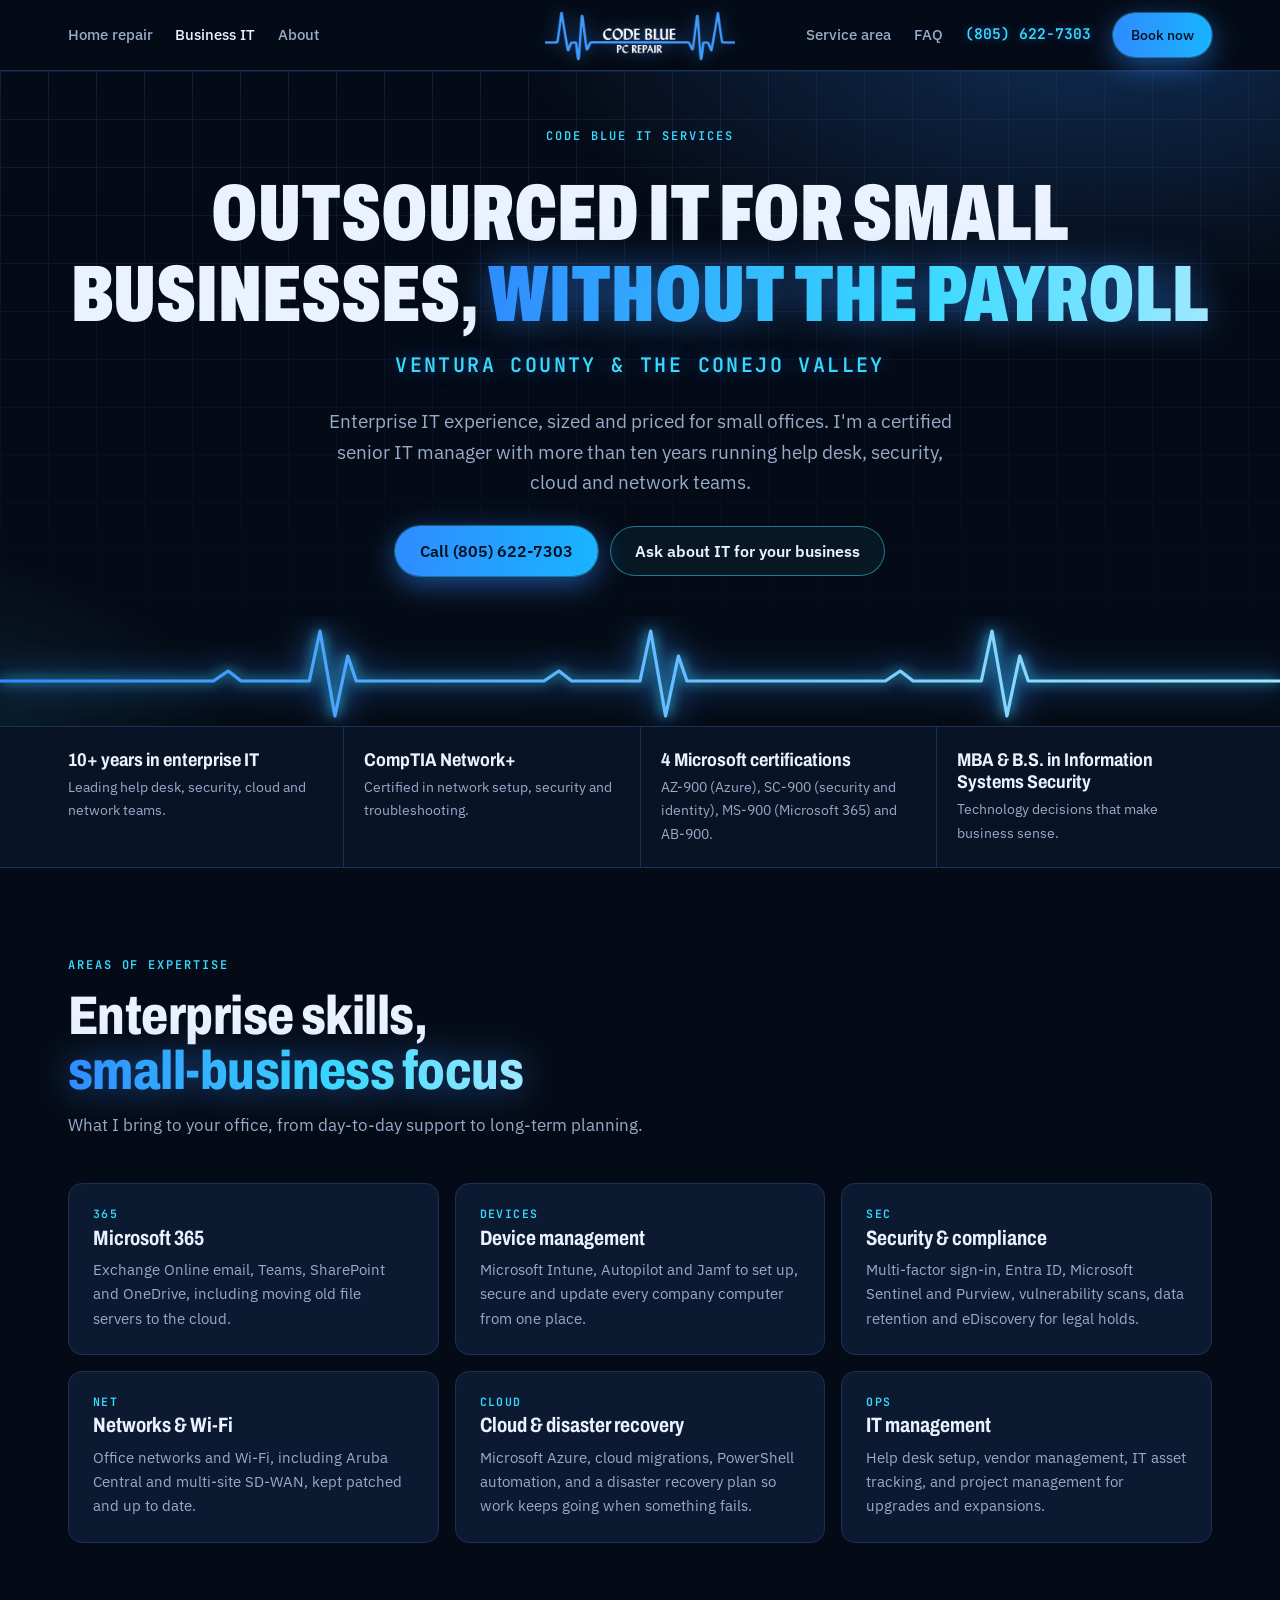
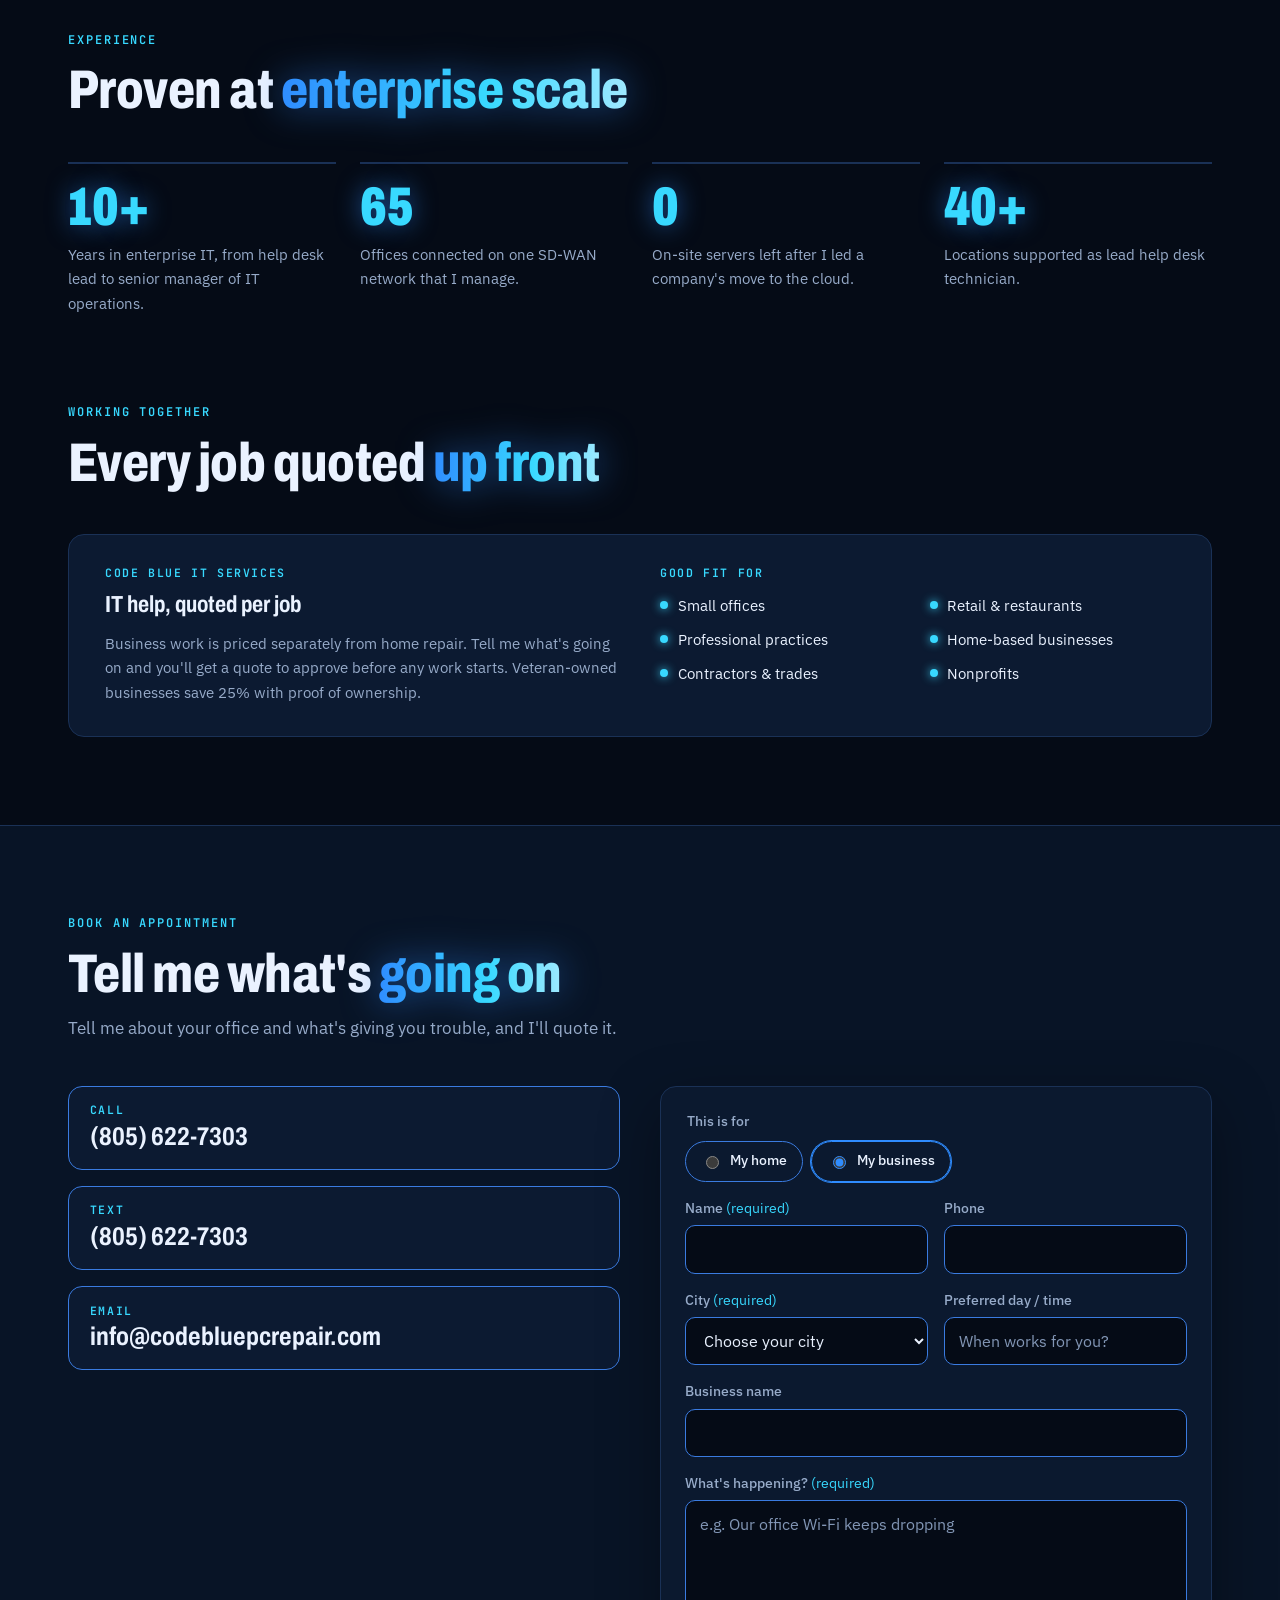
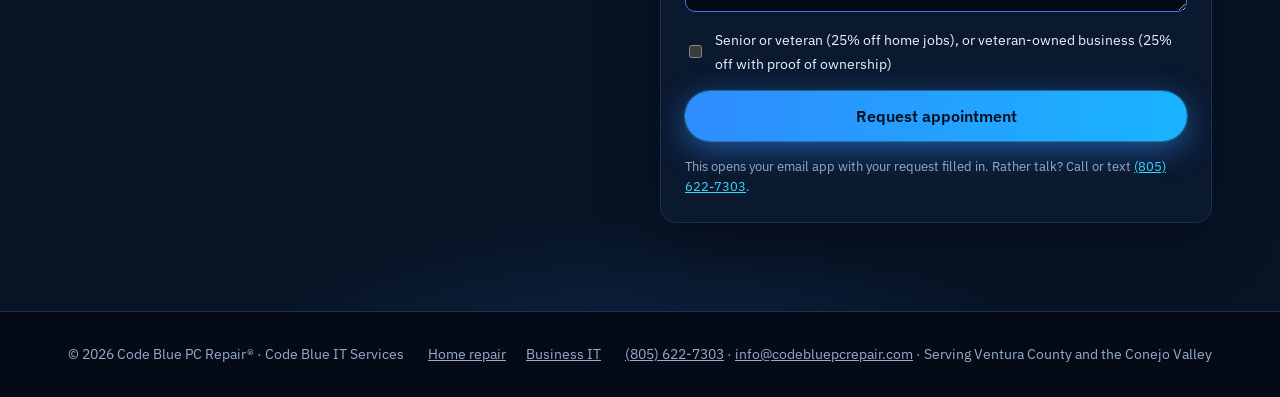
==== commit 288d6492: "Add SC-900, MS-900 and AB-900 certifications Co-Authored-By: Claude Opus 5.5 <noreply@anthropic.com>" ====
--- a/business-it/index.html
+++ b/business-it/index.html
@@ -131,7 +131,7 @@
     <ul class="wrap" aria-label="Credentials">
       <li><b>10+ years in enterprise IT</b><span>Leading help desk, security, cloud and network teams.</span></li>
       <li><b>CompTIA Network+</b><span>Certified in network setup, security and troubleshooting.</span></li>
-      <li><b>Microsoft AZ-900</b><span>Certified in Microsoft Azure cloud fundamentals.</span></li>
+      <li><b>4 Microsoft certifications</b><span><span class="nowrap">AZ-900</span> (Azure), <span class="nowrap">SC-900</span> (security and identity), <span class="nowrap">MS-900</span> (Microsoft 365) and <span class="nowrap">AB-900</span>.</span></li>
       <li><b>MBA &amp; B.S. in Information Systems Security</b><span>Technology decisions that make business sense.</span></li>
     </ul>
   </div>
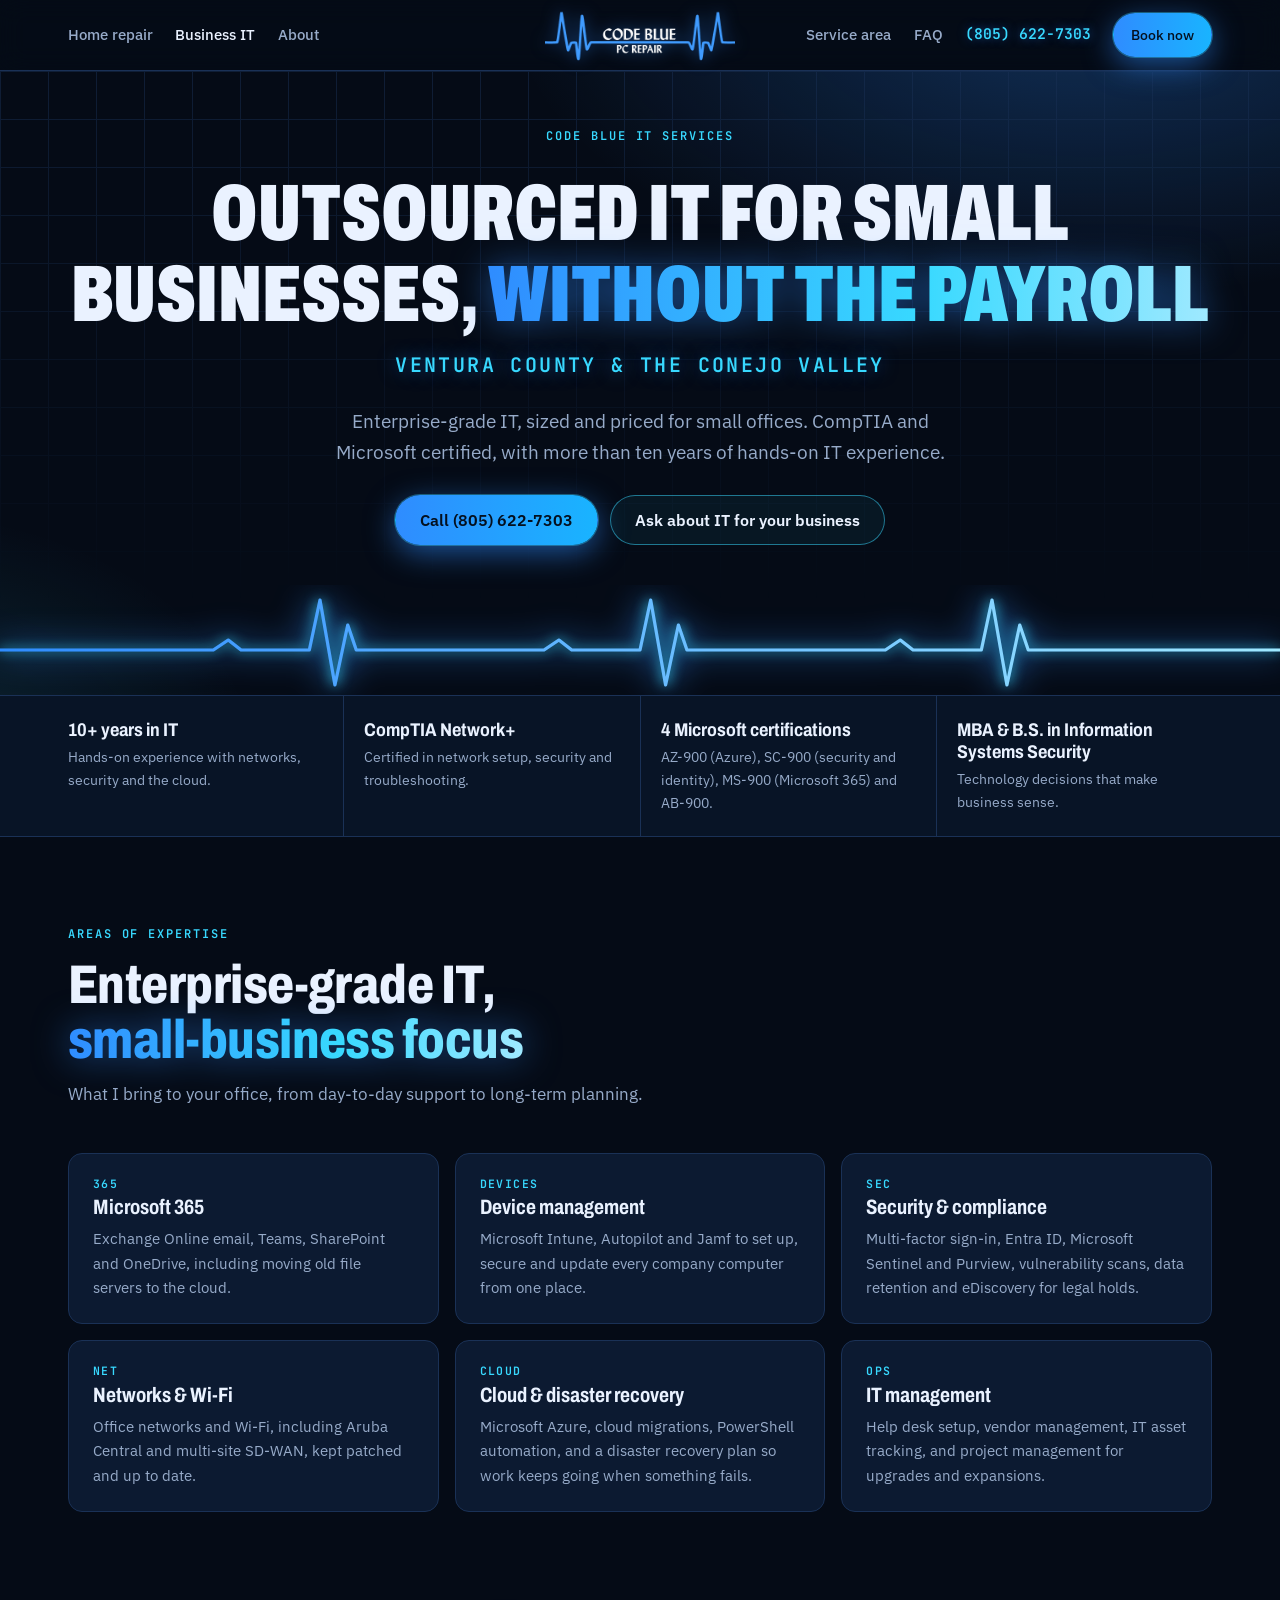
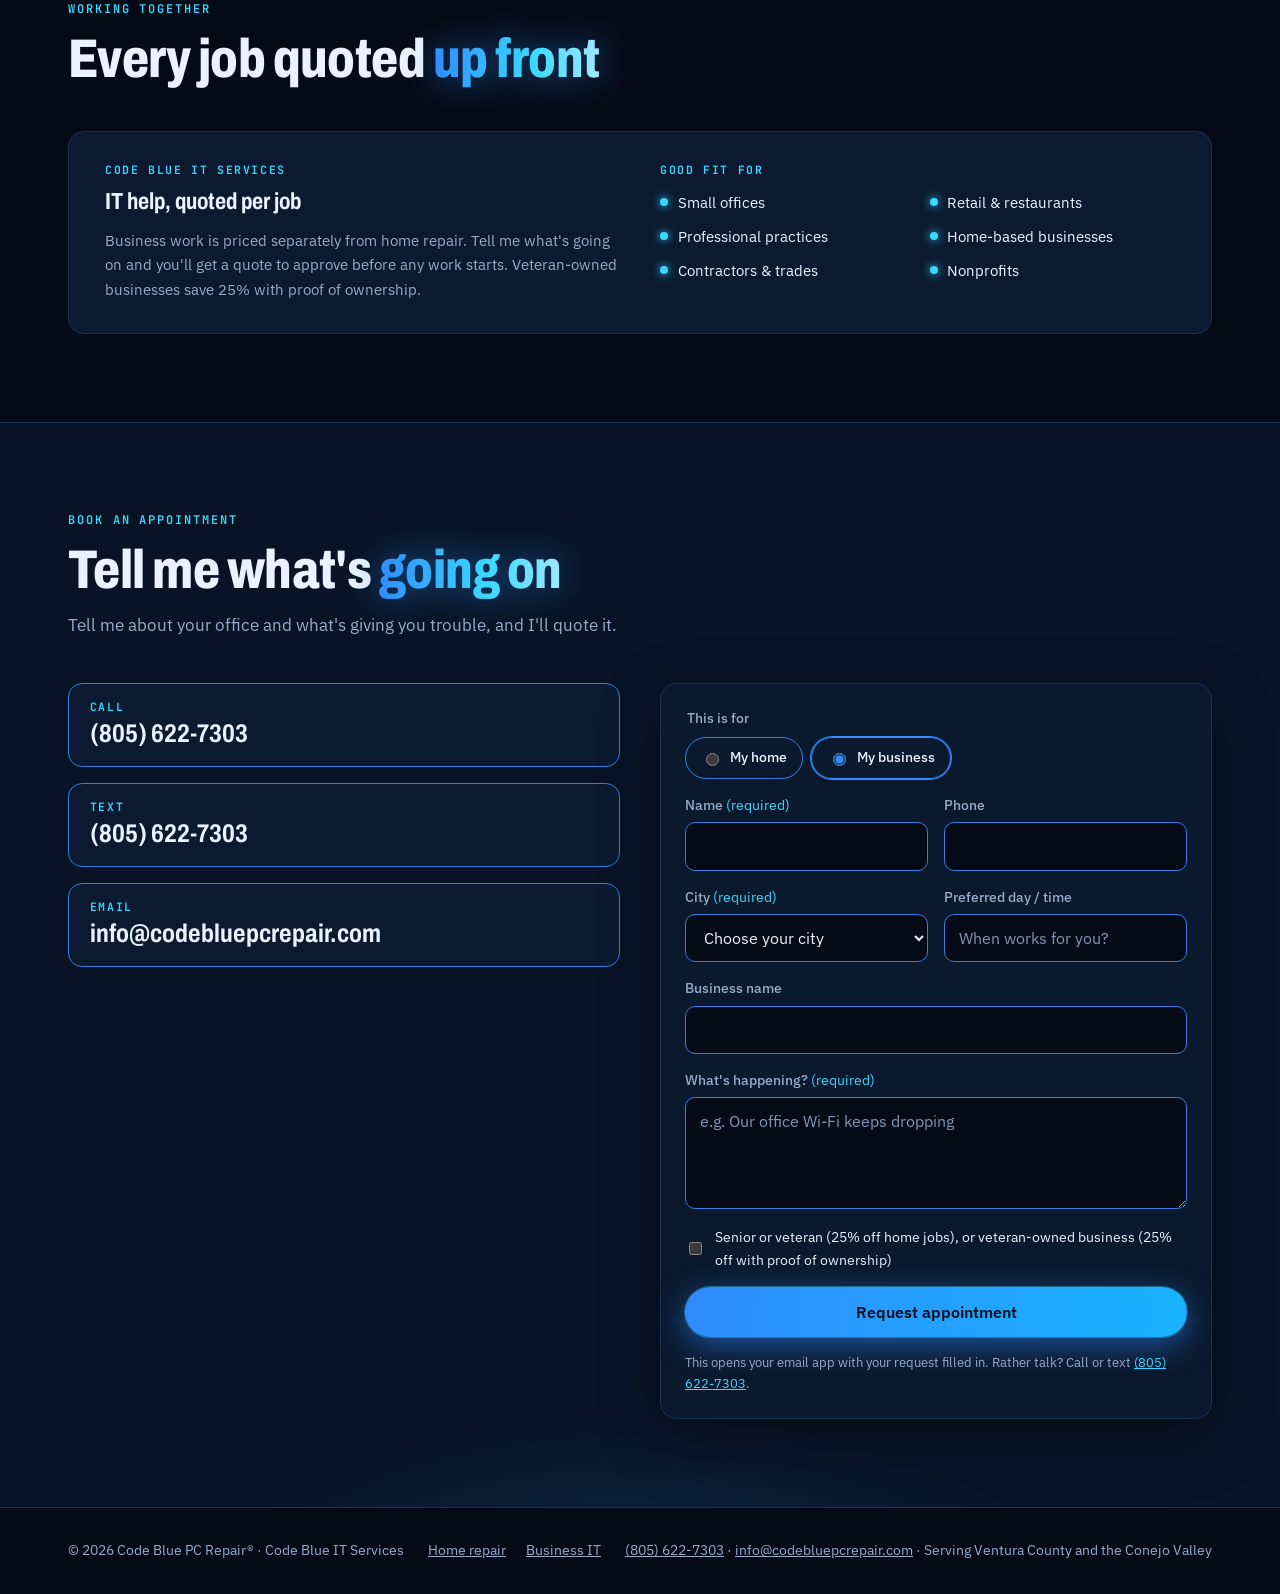
==== commit 7bb2e935: "Remove owner name and job details from the site Co-Authored-By: Claude Opus 5.5 <noreply@anthropic.c" ====
--- a/business-it/index.html
+++ b/business-it/index.html
@@ -4,14 +4,14 @@
 <meta charset="utf-8">
 <meta name="viewport" content="width=device-width, initial-scale=1, viewport-fit=cover">
 <title>Small Business IT Support Ventura County | Code Blue PC Repair</title>
-<meta name="description" content="Outsourced IT for small businesses in Ventura County from a certified senior IT manager: Microsoft 365, Intune, security and networks. (805) 622-7303">
+<meta name="description" content="Outsourced IT for small businesses in Ventura County, CompTIA and Microsoft certified: Microsoft 365, Intune, security and networks. (805) 622-7303">
 <meta name="robots" content="index, follow, max-image-preview:large">
 <meta name="theme-color" content="#050b16">
 <link rel="canonical" href="https://codebluepcrepair.com/business-it/">
 <meta property="og:type" content="website">
 <meta property="og:site_name" content="Code Blue PC Repair">
 <meta property="og:title" content="Small Business IT Support Ventura County | Code Blue PC Repair">
-<meta property="og:description" content="Outsourced IT for small businesses in Ventura County from a certified senior IT manager: Microsoft 365, Intune, security and networks. (805) 622-7303">
+<meta property="og:description" content="Outsourced IT for small businesses in Ventura County, CompTIA and Microsoft certified: Microsoft 365, Intune, security and networks. (805) 622-7303">
 <meta property="og:url" content="https://codebluepcrepair.com/business-it/">
 <meta property="og:image" content="https://codebluepcrepair.com/og-image.png">
 <meta property="og:image:width" content="1200">
@@ -19,7 +19,7 @@
 <meta property="og:image:alt" content="Code Blue PC Repair logo with a glowing blue heartbeat line">
 <meta name="twitter:card" content="summary_large_image">
 <meta name="twitter:title" content="Small Business IT Support Ventura County | Code Blue PC Repair">
-<meta name="twitter:description" content="Outsourced IT for small businesses in Ventura County from a certified senior IT manager: Microsoft 365, Intune, security and networks. (805) 622-7303">
+<meta name="twitter:description" content="Outsourced IT for small businesses in Ventura County, CompTIA and Microsoft certified: Microsoft 365, Intune, security and networks. (805) 622-7303">
 <meta name="twitter:image" content="https://codebluepcrepair.com/og-image.png">
 <script type="application/ld+json">{
  "@context": "https://schema.org",
@@ -111,7 +111,7 @@
     <div class="wrap">
       <p class="eyebrow">Code Blue IT Services</p>
       <h1 id="hero-title">Outsourced IT for small businesses, <span class="lit">without the payroll</span><span class="h1-sub">Ventura&nbsp;County &amp; the Conejo&nbsp;Valley</span></h1>
-      <p class="lead">Enterprise IT experience, sized and priced for small offices. I'm a certified senior IT manager with more than ten years running help desk, security, cloud and network teams.</p>
+      <p class="lead">Enterprise-grade IT, sized and priced for small offices. CompTIA and Microsoft certified, with more than ten years of hands-on IT experience.</p>
       <div class="hero-cta">
         <a class="btn btn-primary" href="tel:+18056227303">Call (805) 622-7303</a>
         <a class="btn btn-ghost sms-only" href="sms:+18056227303">Text instead</a>
@@ -129,7 +129,7 @@
 
   <div class="promise">
     <ul class="wrap" aria-label="Credentials">
-      <li><b>10+ years in enterprise IT</b><span>Leading help desk, security, cloud and network teams.</span></li>
+      <li><b>10+ years in IT</b><span>Hands-on experience with networks, security and the cloud.</span></li>
       <li><b>CompTIA Network+</b><span>Certified in network setup, security and troubleshooting.</span></li>
       <li><b>4 Microsoft certifications</b><span><span class="nowrap">AZ-900</span> (Azure), <span class="nowrap">SC-900</span> (security and identity), <span class="nowrap">MS-900</span> (Microsoft 365) and <span class="nowrap">AB-900</span>.</span></li>
       <li><b>MBA &amp; B.S. in Information Systems Security</b><span>Technology decisions that make business sense.</span></li>
@@ -140,7 +140,7 @@
     <div class="wrap">
       <div class="section-head">
         <p class="eyebrow">Areas of expertise</p>
-        <h2 id="expertise-title">Enterprise skills, <span class="lit">small-business focus</span></h2>
+        <h2 id="expertise-title">Enterprise-grade IT, <span class="lit">small-business focus</span></h2>
         <p>What I bring to your office, from day-to-day support to long-term planning.</p>
       </div>
       <div class="skills">
@@ -151,21 +151,6 @@
         <div class="skill"><span class="code">CLOUD</span><h3>Cloud &amp; disaster recovery</h3><p>Microsoft Azure, cloud migrations, PowerShell automation, and a disaster recovery plan so work keeps going when something fails.</p></div>
         <div class="skill"><span class="code">OPS</span><h3>IT management</h3><p>Help desk setup, vendor management, IT asset tracking, and project management for upgrades and expansions.</p></div>
       </div>
-    </div>
-  </section>
-
-  <section id="experience" class="tight" aria-labelledby="experience-title">
-    <div class="wrap">
-      <div class="section-head">
-        <p class="eyebrow">Experience</p>
-        <h2 id="experience-title">Proven at <span class="lit">enterprise scale</span></h2>
-      </div>
-      <ul class="record" role="list">
-        <li><b>10+</b><p>Years in enterprise IT, from help desk lead to senior manager of IT operations.</p></li>
-        <li><b>65</b><p>Offices connected on one SD-WAN network that I manage.</p></li>
-        <li><b>0</b><p>On-site servers left after I led a company's move to the cloud.</p></li>
-        <li><b>40+</b><p>Locations supported as lead help desk technician.</p></li>
-      </ul>
     </div>
   </section>
 
--- a/site.css
+++ b/site.css
@@ -188,18 +188,12 @@
 
 /* Steps: a real sequence */
 .steps { list-style: none; margin: 0; padding: 0; display: grid; gap: 1.5rem; counter-reset: step; }
-.steps, .regions, .record { grid-template-columns: 1fr; }
-@media (min-width: 560px) { .steps, .regions, .record { grid-template-columns: repeat(2, 1fr); } }
-@media (min-width: 1000px) { .steps, .regions, .record { grid-template-columns: repeat(4, 1fr); } }
+.steps, .regions { grid-template-columns: 1fr; }
+@media (min-width: 560px) { .steps, .regions { grid-template-columns: repeat(2, 1fr); } }
+@media (min-width: 1000px) { .steps, .regions { grid-template-columns: repeat(4, 1fr); } }
 .steps li { counter-increment: step; padding-top: 1rem; display: grid; gap: 0.4rem; align-content: start; border-top: 2px solid var(--line); }
 .steps li::before { content: "STEP " counter(step); font: 600 0.75rem/1 var(--mono); letter-spacing: 0.14em; color: var(--cyan); }
 .steps p { color: var(--muted); font-size: 0.95rem; }
-
-/* Experience stats (business page) */
-.record { list-style: none; margin: 0; padding: 0; display: grid; gap: 1.5rem; }
-.record li { padding-top: 1rem; border-top: 2px solid var(--line); display: grid; gap: 0.5rem; align-content: start; }
-.record b { font: 900 3.4rem/1 var(--display); font-stretch: 70%; color: var(--cyan); text-shadow: 0 0 24px var(--glow); }
-.record p { color: var(--muted); font-size: 0.95rem; }
 
 /* FAQ */
 .faq { display: grid; gap: 0.75rem; max-width: 52rem; }
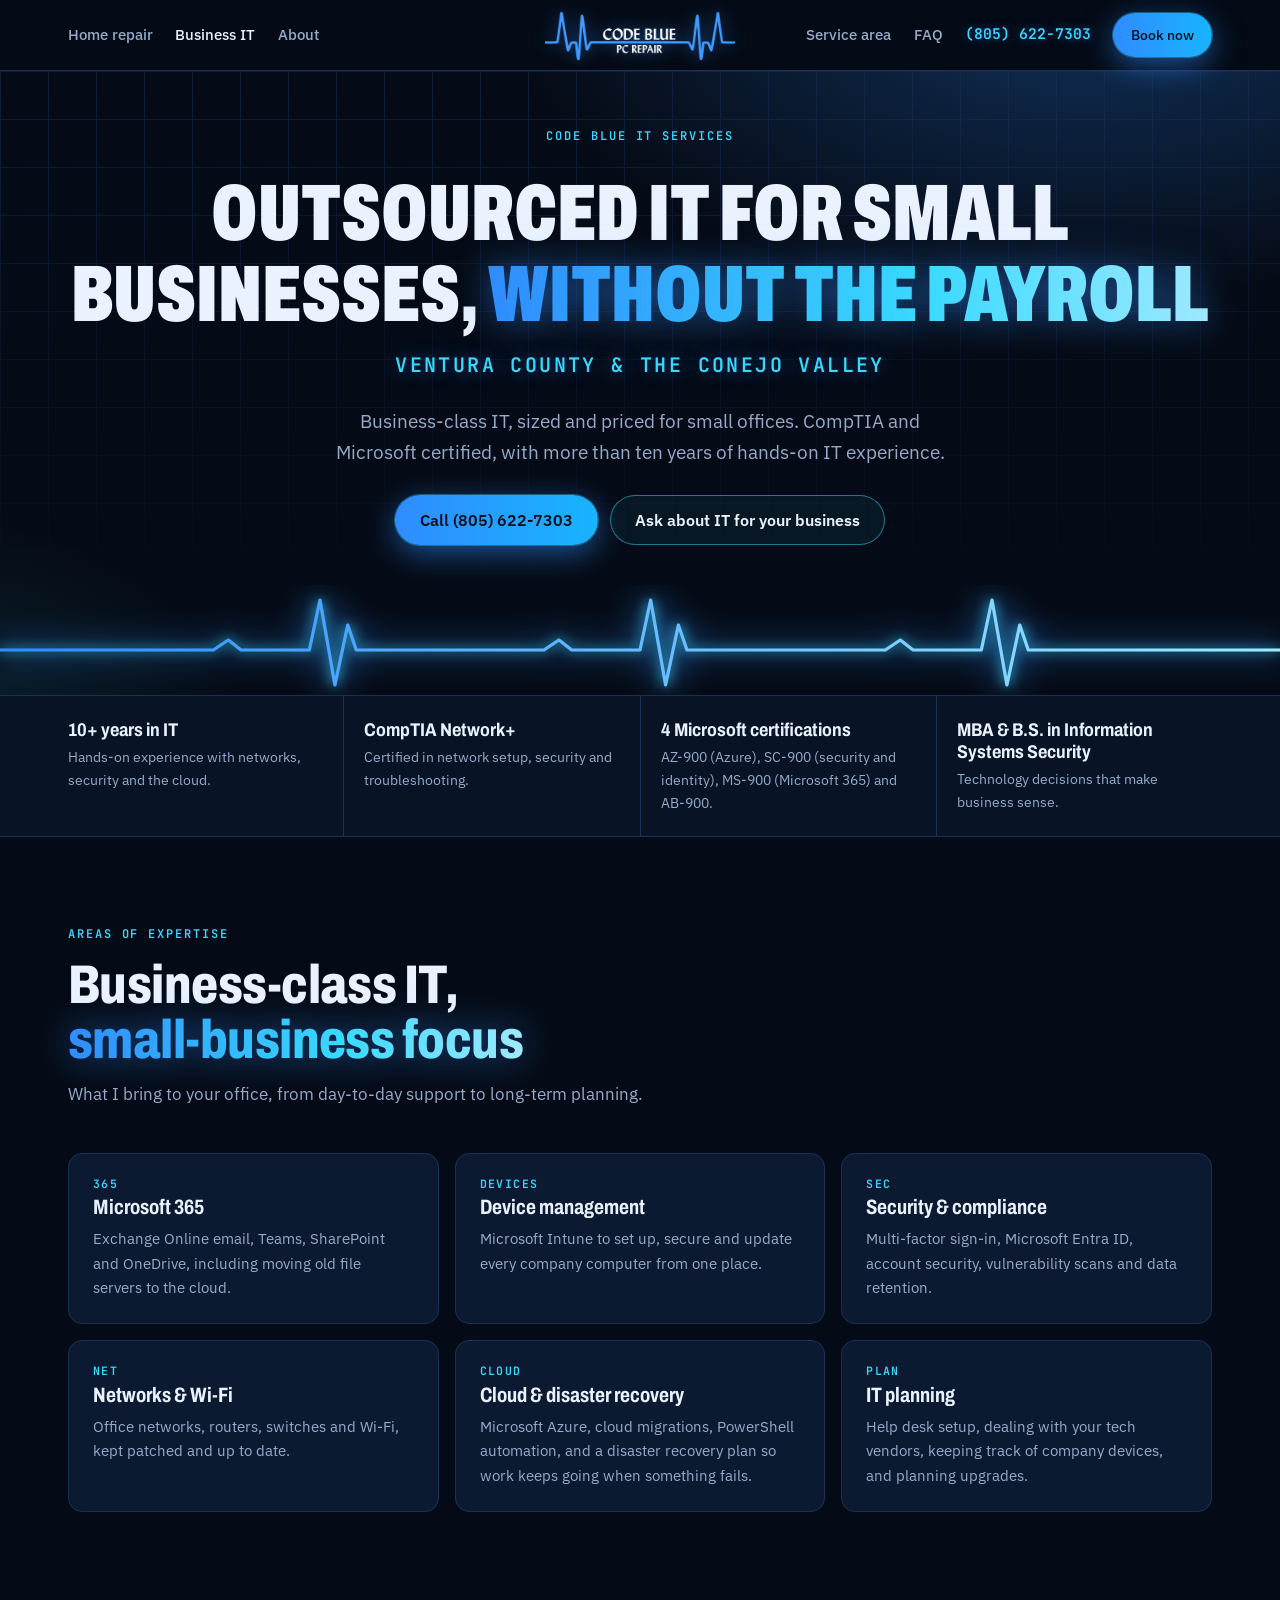
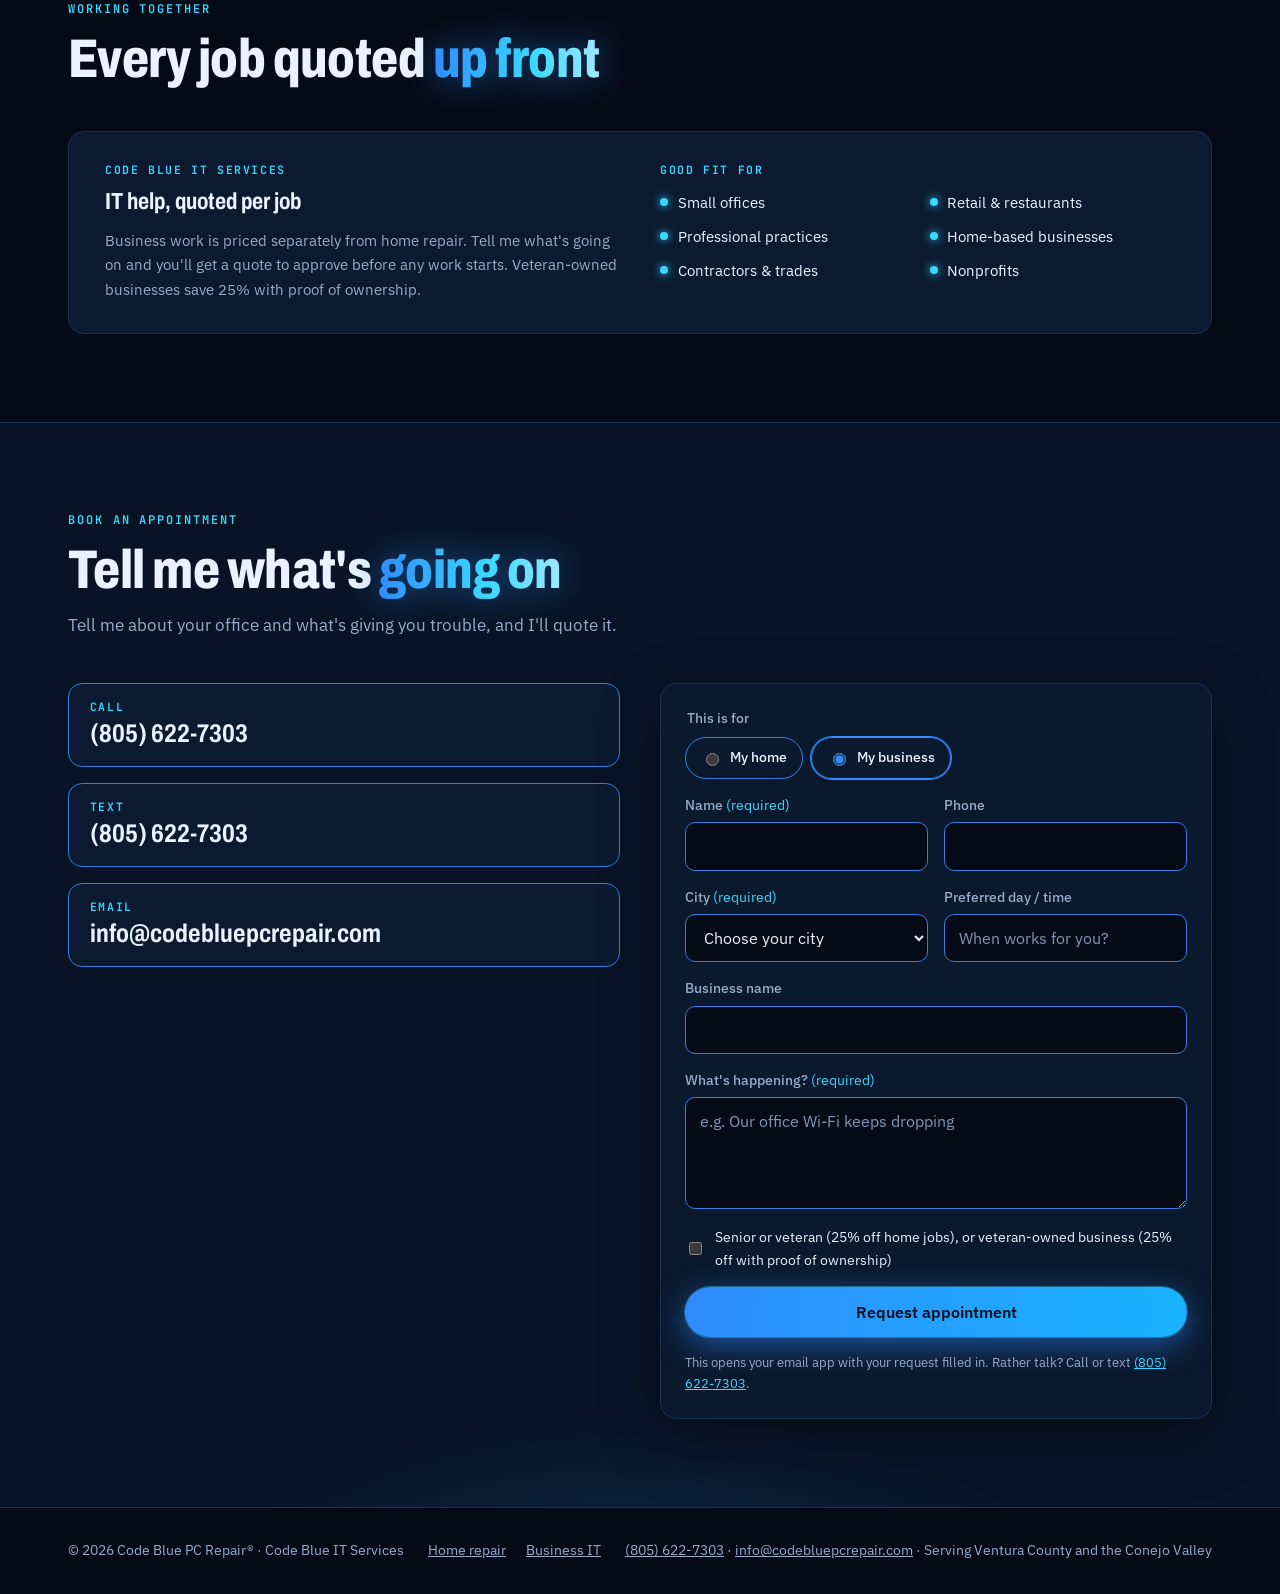
==== commit 9691ff0e: "Use general wording for business skills Co-Authored-By: Claude Opus 5.5 <noreply@anthropic.com> Clau" ====
--- a/business-it/index.html
+++ b/business-it/index.html
@@ -111,7 +111,7 @@
     <div class="wrap">
       <p class="eyebrow">Code Blue IT Services</p>
       <h1 id="hero-title">Outsourced IT for small businesses, <span class="lit">without the payroll</span><span class="h1-sub">Ventura&nbsp;County &amp; the Conejo&nbsp;Valley</span></h1>
-      <p class="lead">Enterprise-grade IT, sized and priced for small offices. CompTIA and Microsoft certified, with more than ten years of hands-on IT experience.</p>
+      <p class="lead">Business-class IT, sized and priced for small offices. CompTIA and Microsoft certified, with more than ten years of hands-on IT experience.</p>
       <div class="hero-cta">
         <a class="btn btn-primary" href="tel:+18056227303">Call (805) 622-7303</a>
         <a class="btn btn-ghost sms-only" href="sms:+18056227303">Text instead</a>
@@ -140,16 +140,16 @@
     <div class="wrap">
       <div class="section-head">
         <p class="eyebrow">Areas of expertise</p>
-        <h2 id="expertise-title">Enterprise-grade IT, <span class="lit">small-business focus</span></h2>
+        <h2 id="expertise-title">Business-class IT, <span class="lit">small-business focus</span></h2>
         <p>What I bring to your office, from day-to-day support to long-term planning.</p>
       </div>
       <div class="skills">
         <div class="skill"><span class="code">365</span><h3>Microsoft 365</h3><p>Exchange Online email, Teams, SharePoint and OneDrive, including moving old file servers to the cloud.</p></div>
-        <div class="skill"><span class="code">DEVICES</span><h3>Device management</h3><p>Microsoft Intune, Autopilot and Jamf to set up, secure and update every company computer from one place.</p></div>
-        <div class="skill"><span class="code">SEC</span><h3>Security &amp; compliance</h3><p>Multi-factor sign-in, Entra ID, Microsoft Sentinel and Purview, vulnerability scans, data retention and eDiscovery for legal holds.</p></div>
-        <div class="skill"><span class="code">NET</span><h3>Networks &amp; Wi-Fi</h3><p>Office networks and Wi-Fi, including Aruba Central and multi-site SD-WAN, kept patched and up to date.</p></div>
+        <div class="skill"><span class="code">DEVICES</span><h3>Device management</h3><p>Microsoft Intune to set up, secure and update every company computer from one place.</p></div>
+        <div class="skill"><span class="code">SEC</span><h3>Security &amp; compliance</h3><p>Multi-factor sign-in, Microsoft Entra ID, account security, vulnerability scans and data retention.</p></div>
+        <div class="skill"><span class="code">NET</span><h3>Networks &amp; Wi-Fi</h3><p>Office networks, routers, switches and Wi-Fi, kept patched and up to date.</p></div>
         <div class="skill"><span class="code">CLOUD</span><h3>Cloud &amp; disaster recovery</h3><p>Microsoft Azure, cloud migrations, PowerShell automation, and a disaster recovery plan so work keeps going when something fails.</p></div>
-        <div class="skill"><span class="code">OPS</span><h3>IT management</h3><p>Help desk setup, vendor management, IT asset tracking, and project management for upgrades and expansions.</p></div>
+        <div class="skill"><span class="code">PLAN</span><h3>IT planning</h3><p>Help desk setup, dealing with your tech vendors, keeping track of company devices, and planning upgrades.</p></div>
       </div>
     </div>
   </section>
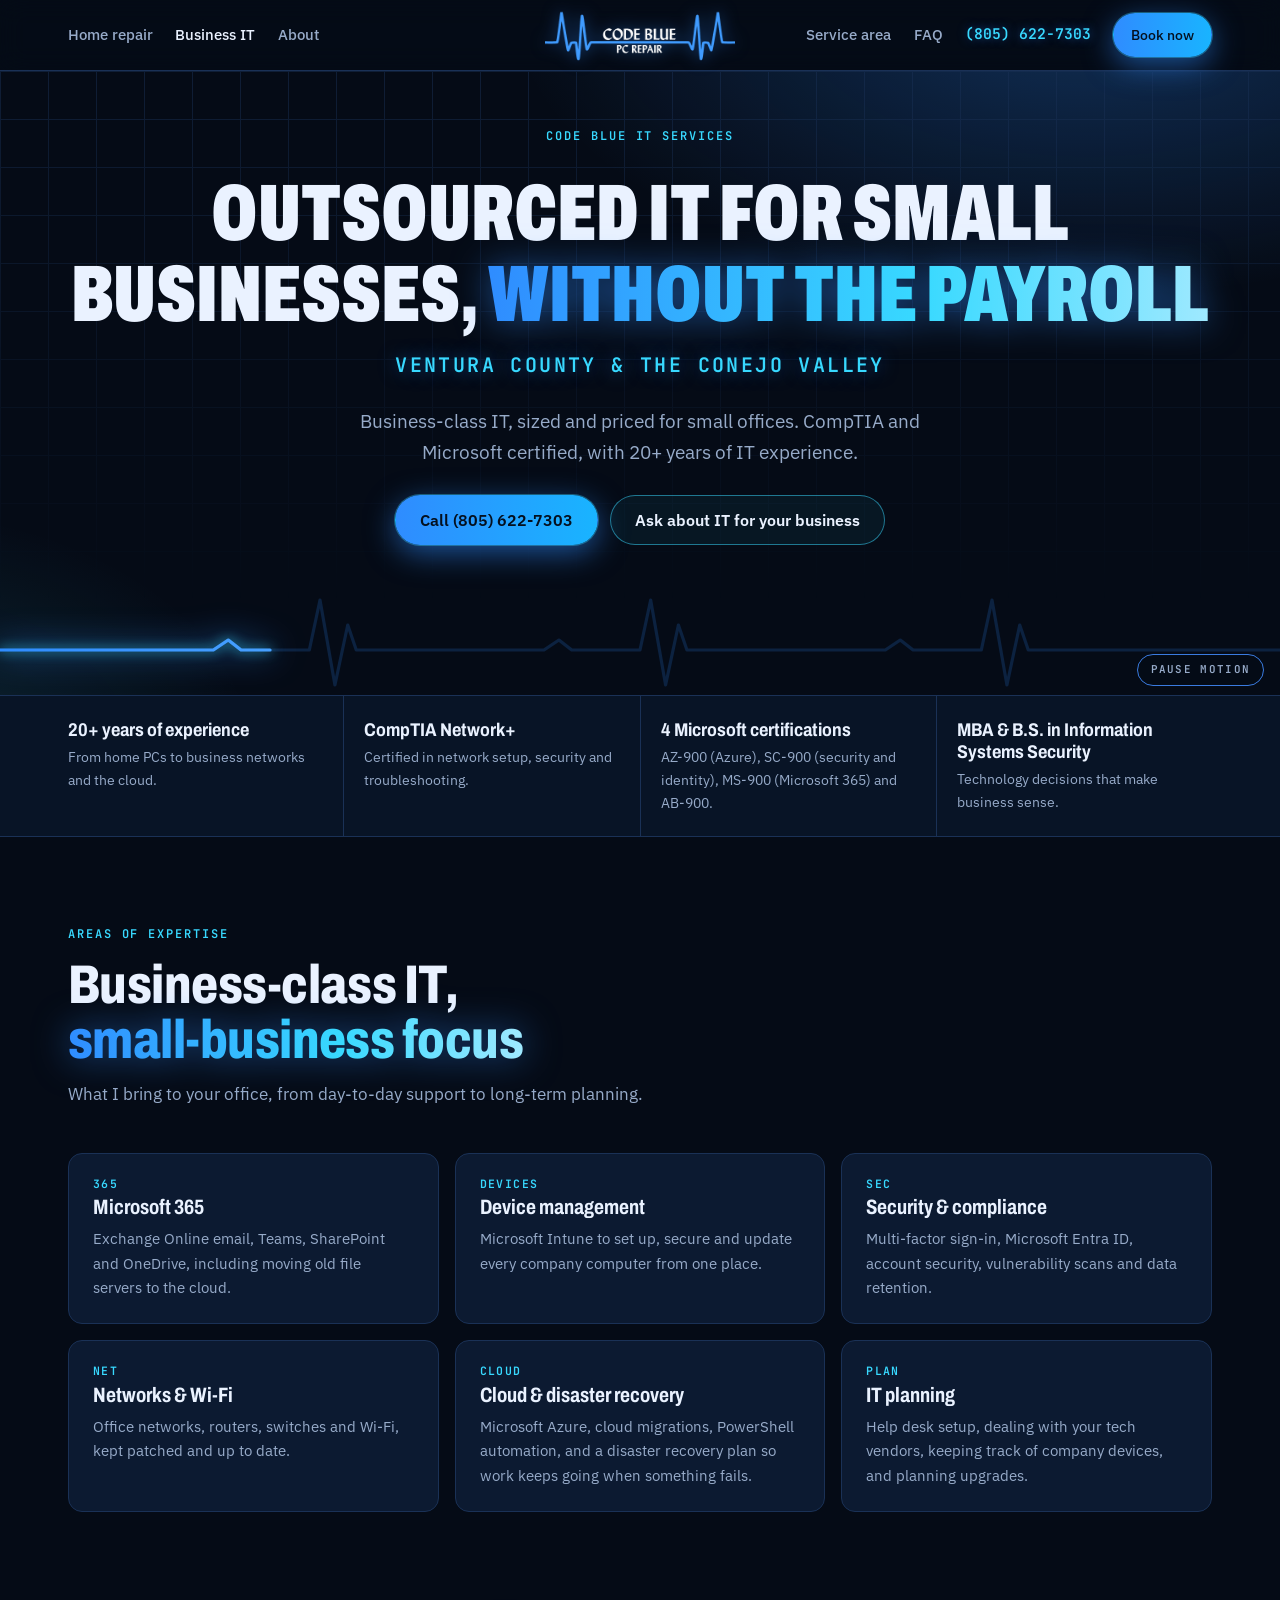
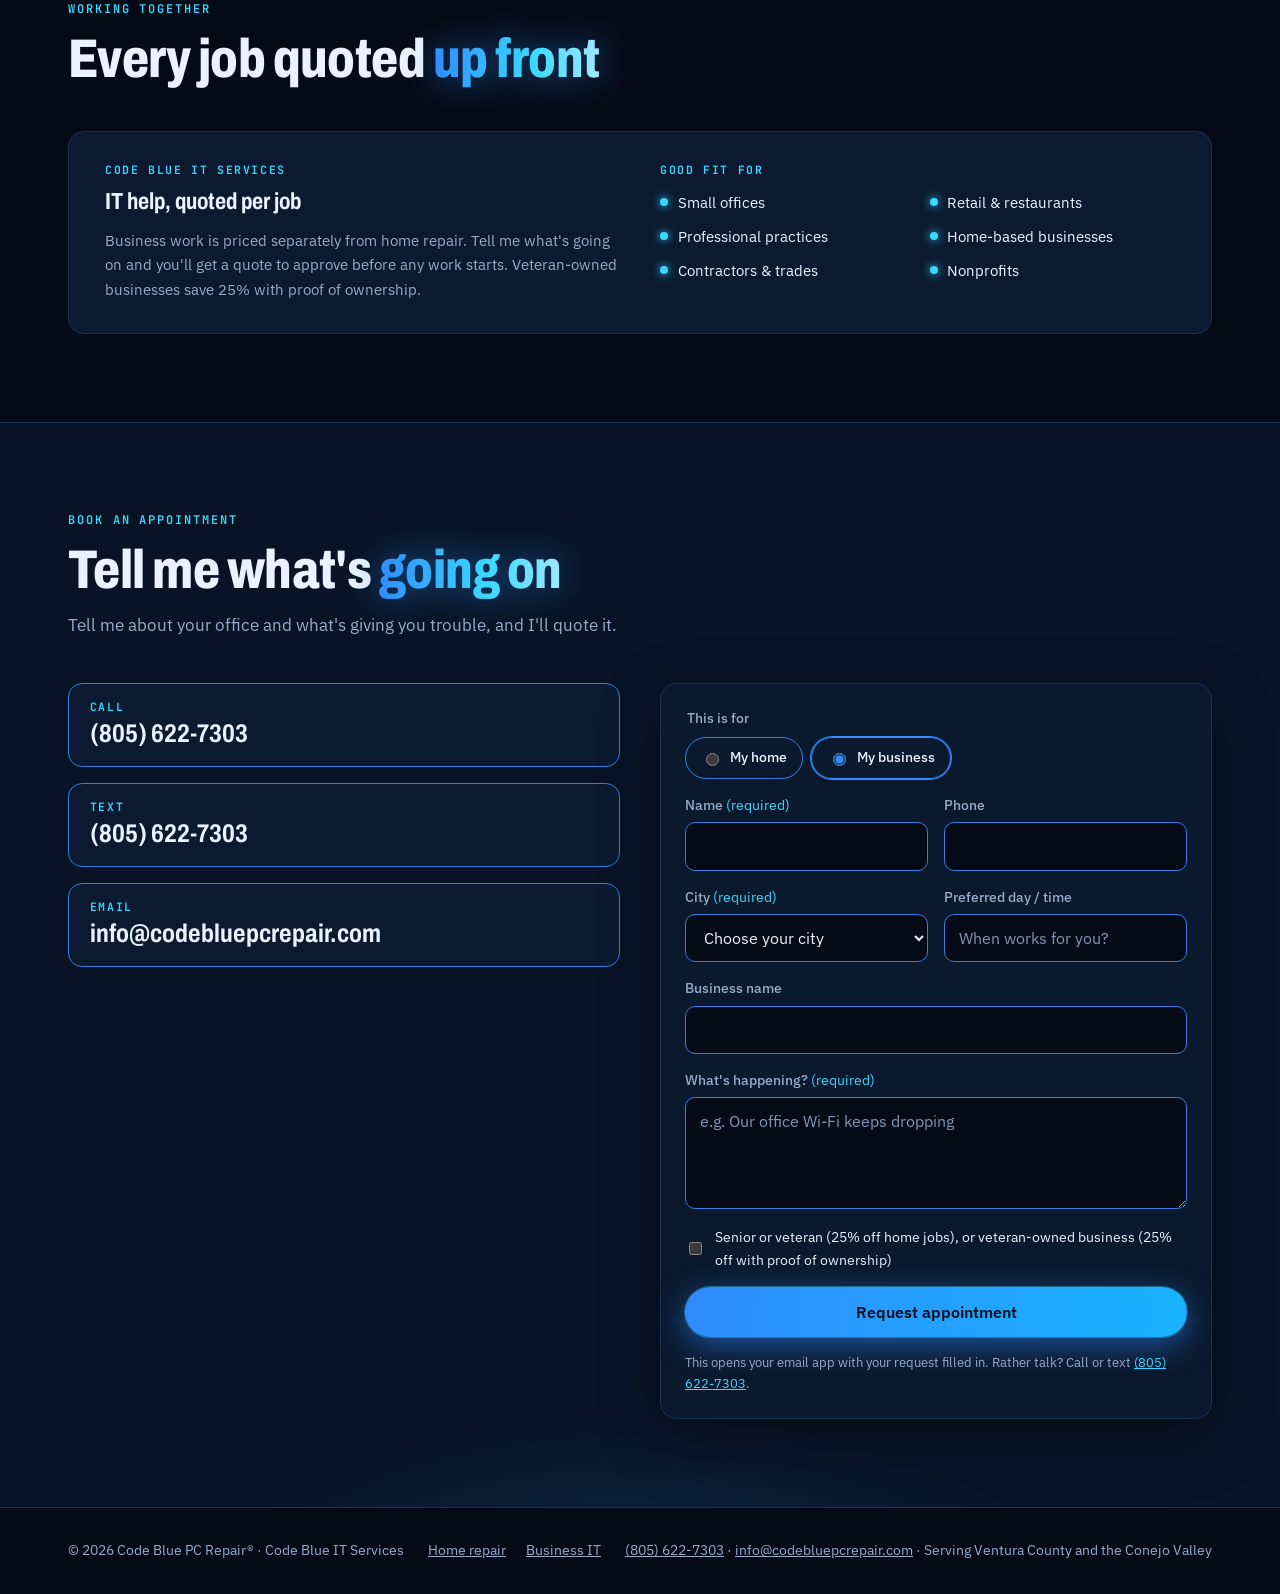
==== commit a0e5246f: "Loop the heartbeat nonstop with a pause button; show 20+ years of experience Co-Authored-By: Claude " ====
--- a/business-it/index.html
+++ b/business-it/index.html
@@ -111,7 +111,7 @@
     <div class="wrap">
       <p class="eyebrow">Code Blue IT Services</p>
       <h1 id="hero-title">Outsourced IT for small businesses, <span class="lit">without the payroll</span><span class="h1-sub">Ventura&nbsp;County &amp; the Conejo&nbsp;Valley</span></h1>
-      <p class="lead">Business-class IT, sized and priced for small offices. CompTIA and Microsoft certified, with more than ten years of hands-on IT experience.</p>
+      <p class="lead">Business-class IT, sized and priced for small offices. CompTIA and Microsoft certified, with 20+ years of IT experience.</p>
       <div class="hero-cta">
         <a class="btn btn-primary" href="tel:+18056227303">Call (805) 622-7303</a>
         <a class="btn btn-ghost sms-only" href="sms:+18056227303">Text instead</a>
@@ -125,11 +125,12 @@
       <path class="base" d="M0 65 H200 l14 -10 l12 10 H290 l10 -50 l14 85 l12 -60 l8 25 H510 l14 -10 l12 10 H600 l10 -50 l14 85 l12 -60 l8 25 H830 l14 -10 l12 10 H920 l10 -50 l14 85 l12 -60 l8 25 H1200"/>
       <path class="beam" d="M0 65 H200 l14 -10 l12 10 H290 l10 -50 l14 85 l12 -60 l8 25 H510 l14 -10 l12 10 H600 l10 -50 l14 85 l12 -60 l8 25 H830 l14 -10 l12 10 H920 l10 -50 l14 85 l12 -60 l8 25 H1200"/>
     </svg>
+    <button class="beat-toggle" type="button" hidden>Pause motion</button>
   </section>
 
   <div class="promise">
     <ul class="wrap" aria-label="Credentials">
-      <li><b>10+ years in IT</b><span>Hands-on experience with networks, security and the cloud.</span></li>
+      <li><b>20+ years of experience</b><span>From home PCs to business networks and the cloud.</span></li>
       <li><b>CompTIA Network+</b><span>Certified in network setup, security and troubleshooting.</span></li>
       <li><b>4 Microsoft certifications</b><span><span class="nowrap">AZ-900</span> (Azure), <span class="nowrap">SC-900</span> (security and identity), <span class="nowrap">MS-900</span> (Microsoft 365) and <span class="nowrap">AB-900</span>.</span></li>
       <li><b>MBA &amp; B.S. in Information Systems Security</b><span>Technology decisions that make business sense.</span></li>
--- a/site.css
+++ b/site.css
@@ -113,16 +113,18 @@
 .trace .base { stroke: rgba(47,140,255,.18); }
 .trace .beam { stroke: url(#beam); stroke-dasharray: 260 2400; stroke-dashoffset: 0; filter: drop-shadow(0 0 6px var(--cyan)) drop-shadow(0 0 16px var(--electric)); }
 @media (prefers-reduced-motion: no-preference) {
-  /* Plays twice when the trace is on screen (under 5 seconds), then the script leaves it fully lit. */
-  .trace .beam { animation: sweep 2.4s linear 2 forwards; }
-  .trace.paused .beam { animation-play-state: paused; }
+  /* Loops nonstop while on screen; the Pause motion button stops it (motion longer than 5s needs a pause control). */
+  .trace .beam { animation: sweep 2.4s linear infinite; }
+  .trace.paused .beam, .trace.user-paused .beam { animation-play-state: paused; }
   @keyframes sweep { from { stroke-dashoffset: 260; } to { stroke-dashoffset: -2400; } }
   @keyframes sweep-m { from { stroke-dashoffset: -250; } to { stroke-dashoffset: -1500; } }
   @keyframes sweep-sm { from { stroke-dashoffset: -260; } to { stroke-dashoffset: -1300; } }
-  @media (max-width: 760px) { .trace .beam { animation: sweep-m 2s linear 2 forwards; } }
-  @media (max-width: 440px) { .trace .beam { animation: sweep-sm 1.2s linear 4 forwards; } }
+  @media (max-width: 760px) { .trace .beam { animation: sweep-m 2s linear infinite; } }
+  @media (max-width: 440px) { .trace .beam { animation: sweep-sm 1.2s linear infinite; } }
 }
 @media (prefers-reduced-motion: reduce) { .trace .beam { stroke-dasharray: none; } }
+.beat-toggle { position: absolute; right: max(1rem, env(safe-area-inset-right)); bottom: 0.6rem; z-index: 1; min-height: 2rem; padding: 0.35rem 0.8rem; border-radius: 999px; border: 1px solid var(--click-line); background: rgba(5,11,22,.75); color: var(--muted); font: 600 0.68rem/1 var(--mono); letter-spacing: 0.12em; text-transform: uppercase; cursor: pointer; }
+.beat-toggle:hover { color: var(--ink); border-color: var(--electric); }
 
 /* Commitments strip */
 .promise { border-block: 1px solid var(--line); background: var(--bg-2); }
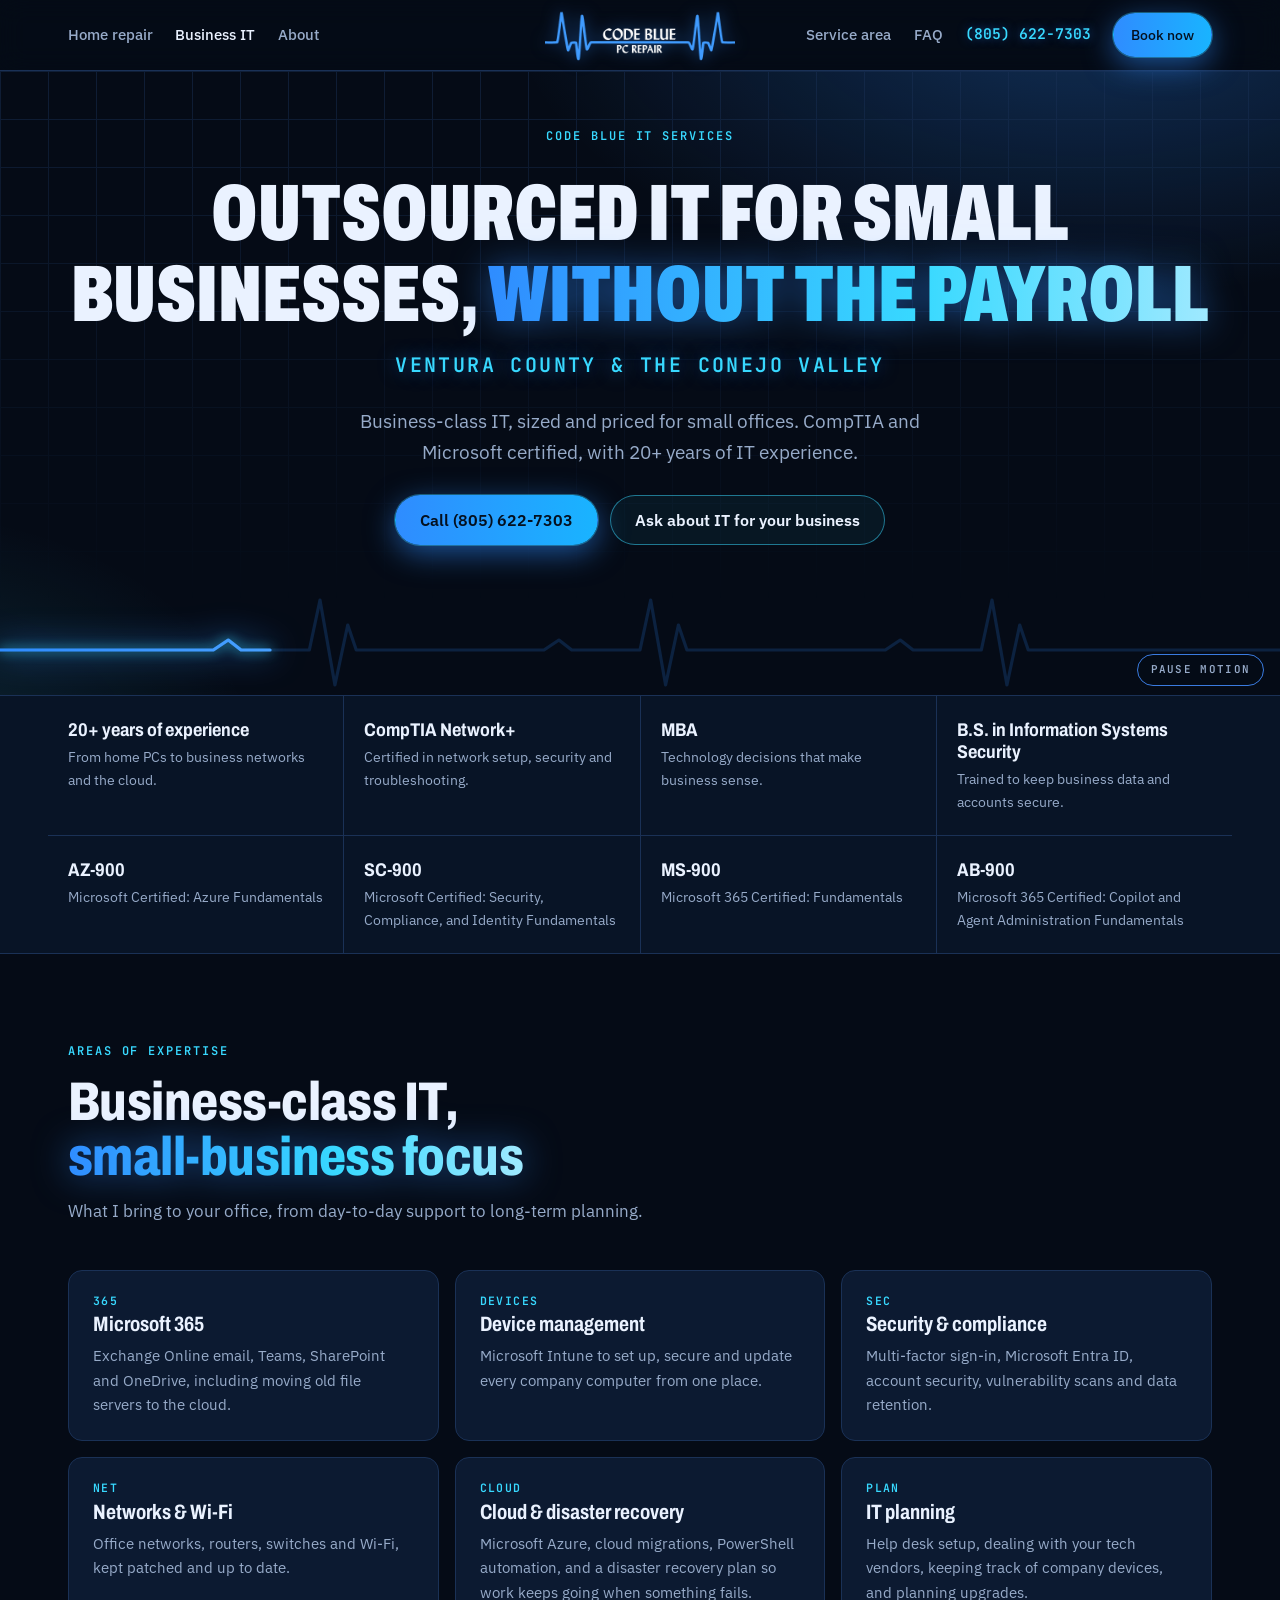
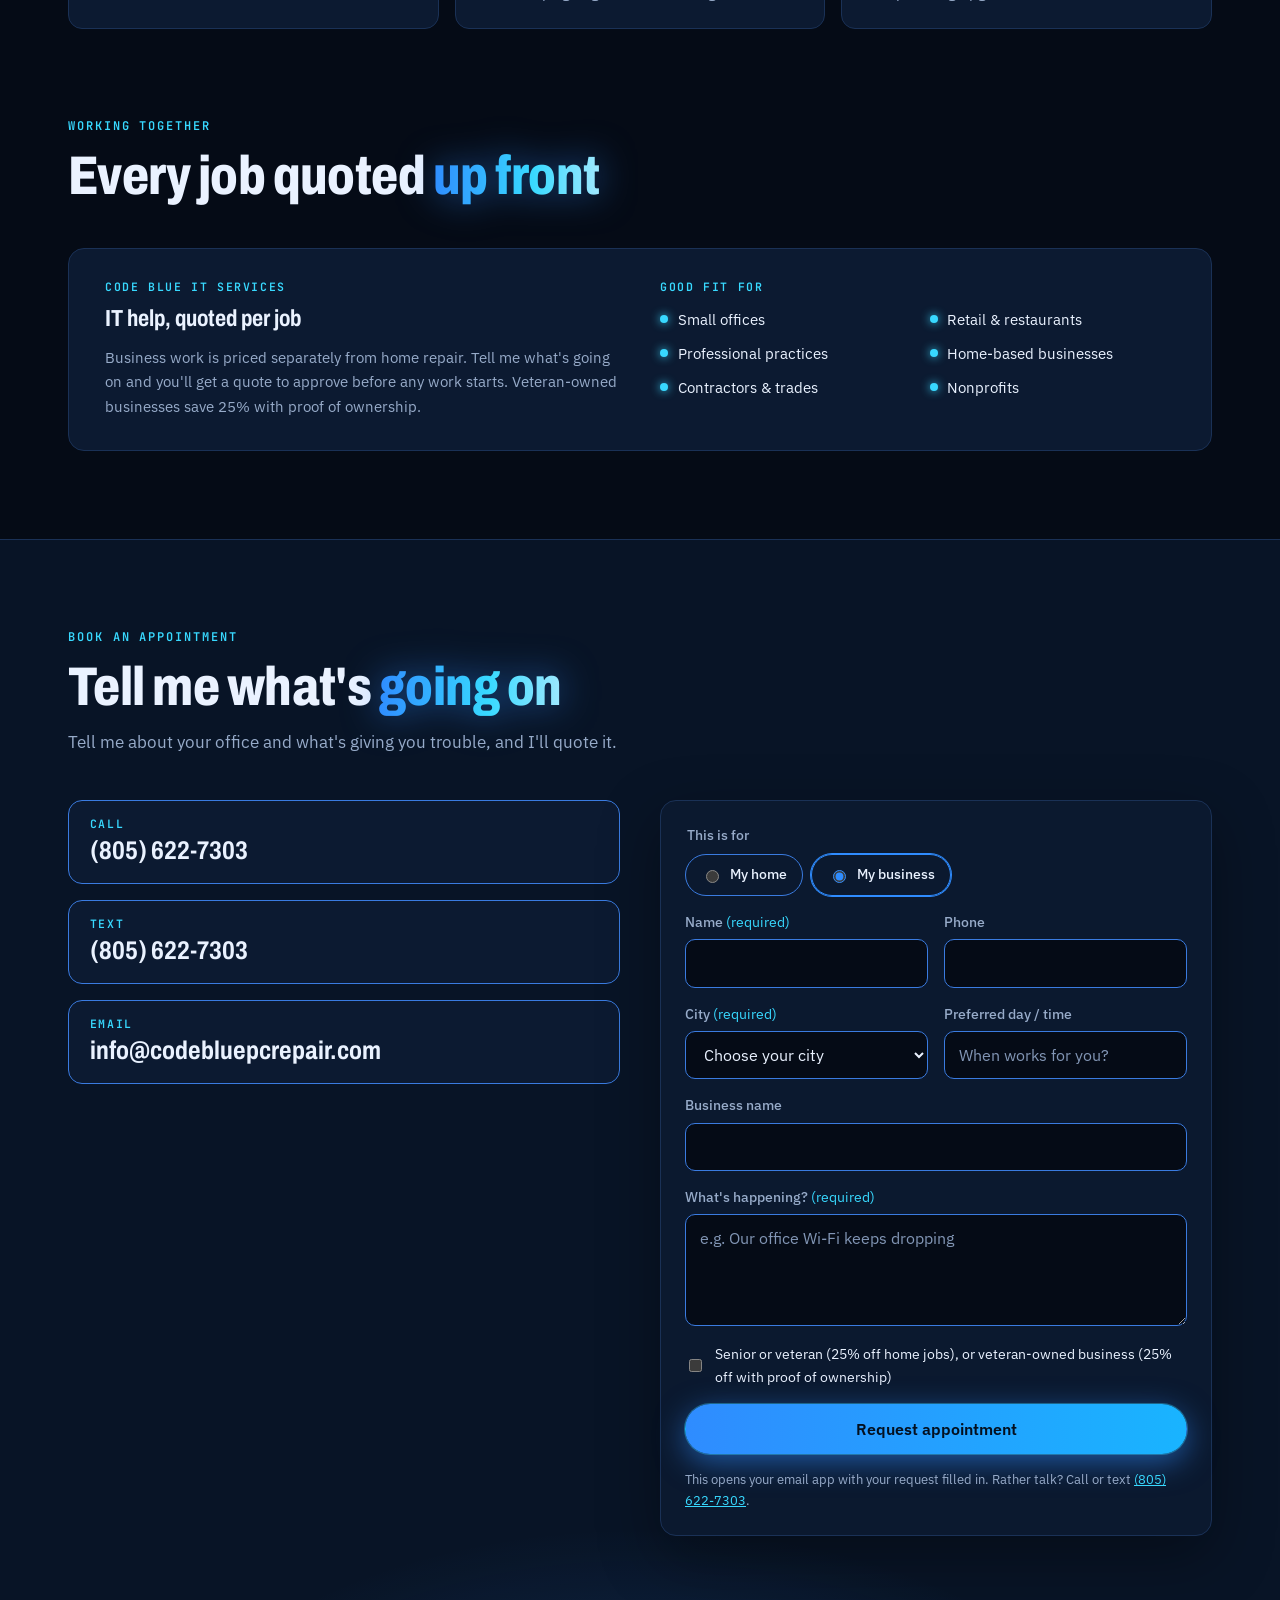
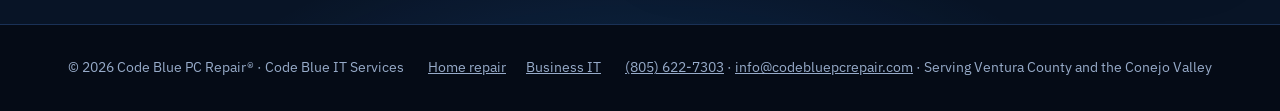
==== commit bc4d060e: "Show the official name next to each Microsoft certification Co-Authored-By: Claude Opus 5.5 <noreply" ====
--- a/business-it/index.html
+++ b/business-it/index.html
@@ -132,8 +132,12 @@
     <ul class="wrap" aria-label="Credentials">
       <li><b>20+ years of experience</b><span>From home PCs to business networks and the cloud.</span></li>
       <li><b>CompTIA Network+</b><span>Certified in network setup, security and troubleshooting.</span></li>
-      <li><b>4 Microsoft certifications</b><span><span class="nowrap">AZ-900</span> (Azure), <span class="nowrap">SC-900</span> (security and identity), <span class="nowrap">MS-900</span> (Microsoft 365) and <span class="nowrap">AB-900</span>.</span></li>
-      <li><b>MBA &amp; B.S. in Information Systems Security</b><span>Technology decisions that make business sense.</span></li>
+      <li><b>MBA</b><span>Technology decisions that make business sense.</span></li>
+      <li><b>B.S. in Information Systems Security</b><span>Trained to keep business data and accounts secure.</span></li>
+      <li><b>AZ-900</b><span>Microsoft Certified: Azure Fundamentals</span></li>
+      <li><b>SC-900</b><span>Microsoft Certified: Security, Compliance, and Identity Fundamentals</span></li>
+      <li><b>MS-900</b><span>Microsoft 365 Certified: Fundamentals</span></li>
+      <li><b>AB-900</b><span>Microsoft 365 Certified: Copilot and Agent Administration Fundamentals</span></li>
     </ul>
   </div>
 
--- a/site.css
+++ b/site.css
@@ -224,6 +224,8 @@
 .facts div:first-child { border-top: 0; }
 .facts dt { font: 600 0.75rem/1.6 var(--mono); text-transform: uppercase; letter-spacing: 0.1em; color: var(--muted); }
 .facts dd { margin: 0; font-weight: 500; min-width: 0; overflow-wrap: anywhere; }
+.certs { list-style: none; margin: 0; padding: 0; display: grid; gap: 0.5rem; }
+.cert-code { font: 600 0.72rem/1 var(--mono); color: var(--cyan); letter-spacing: 0.08em; white-space: nowrap; margin-right: 0.45rem; }
 @container (max-width: 30rem) { .facts div { grid-template-columns: 1fr; gap: 0.2rem; } }
 
 /* Booking */
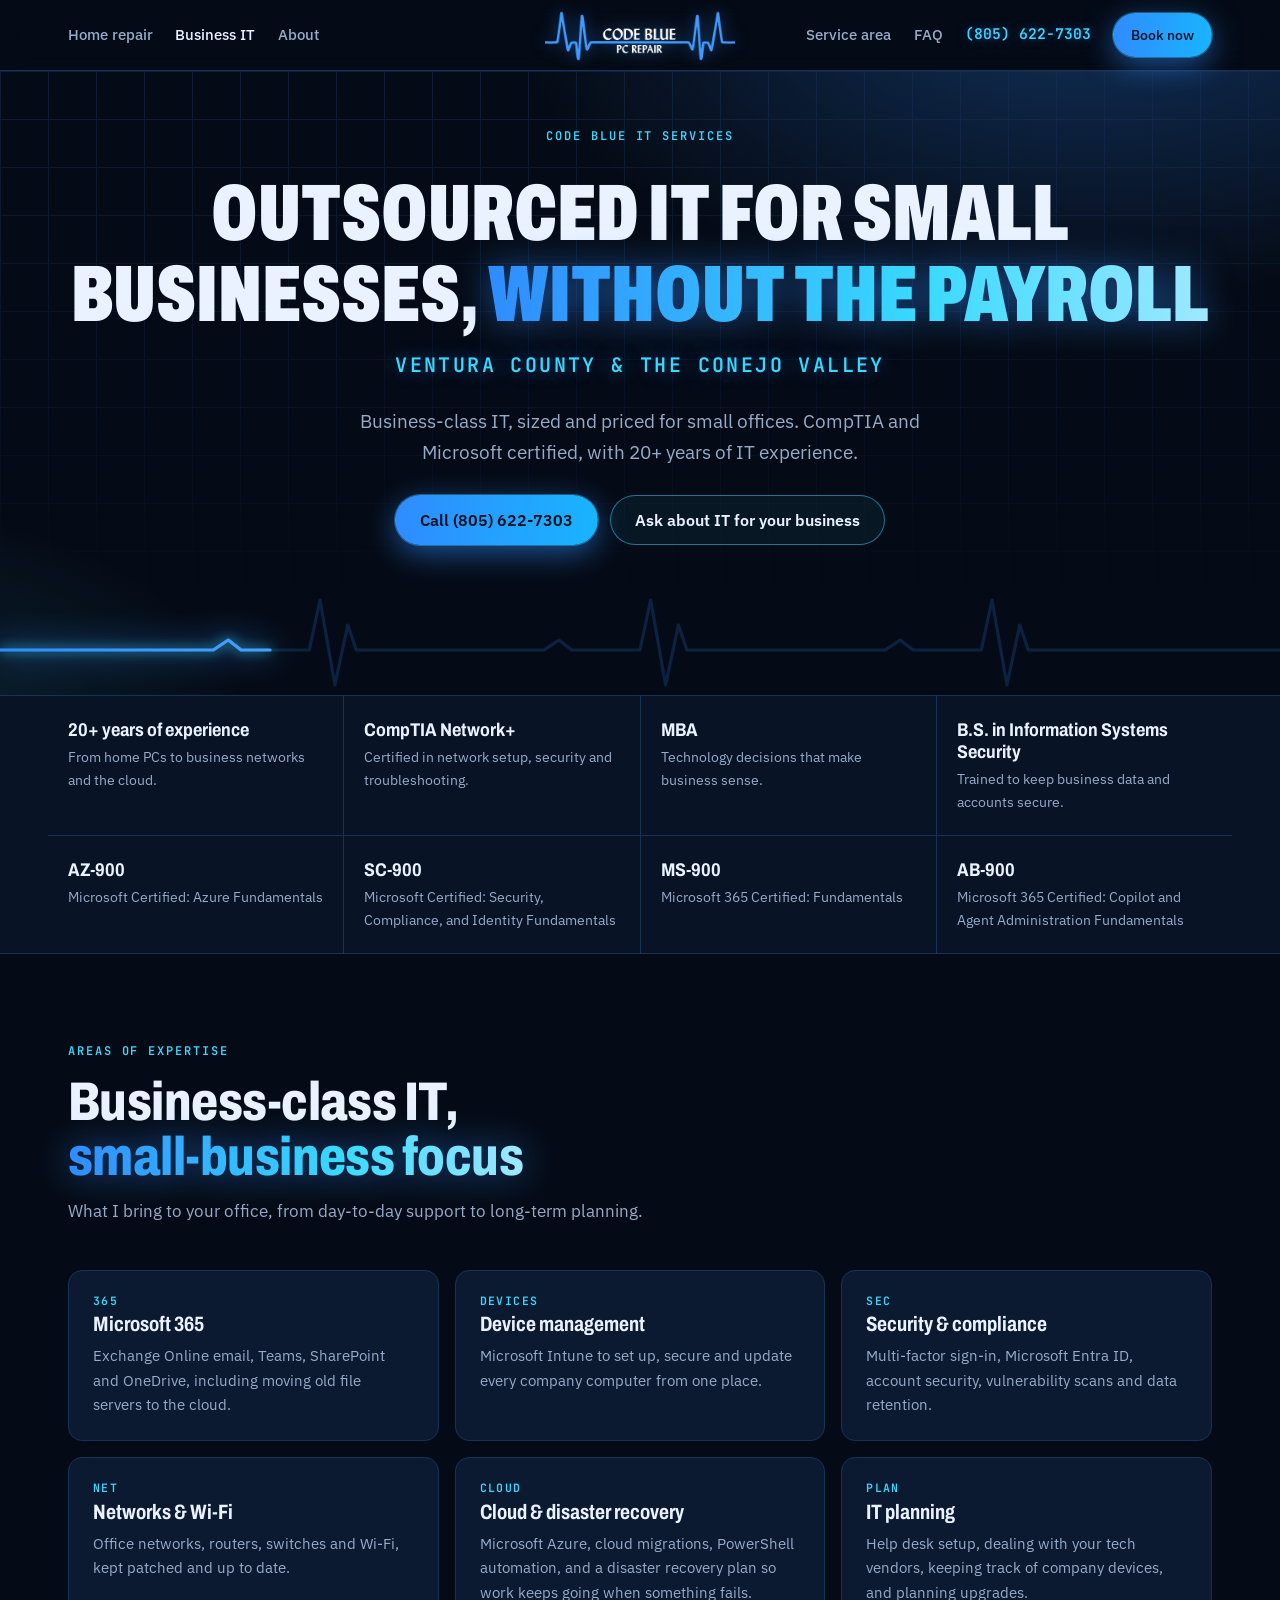
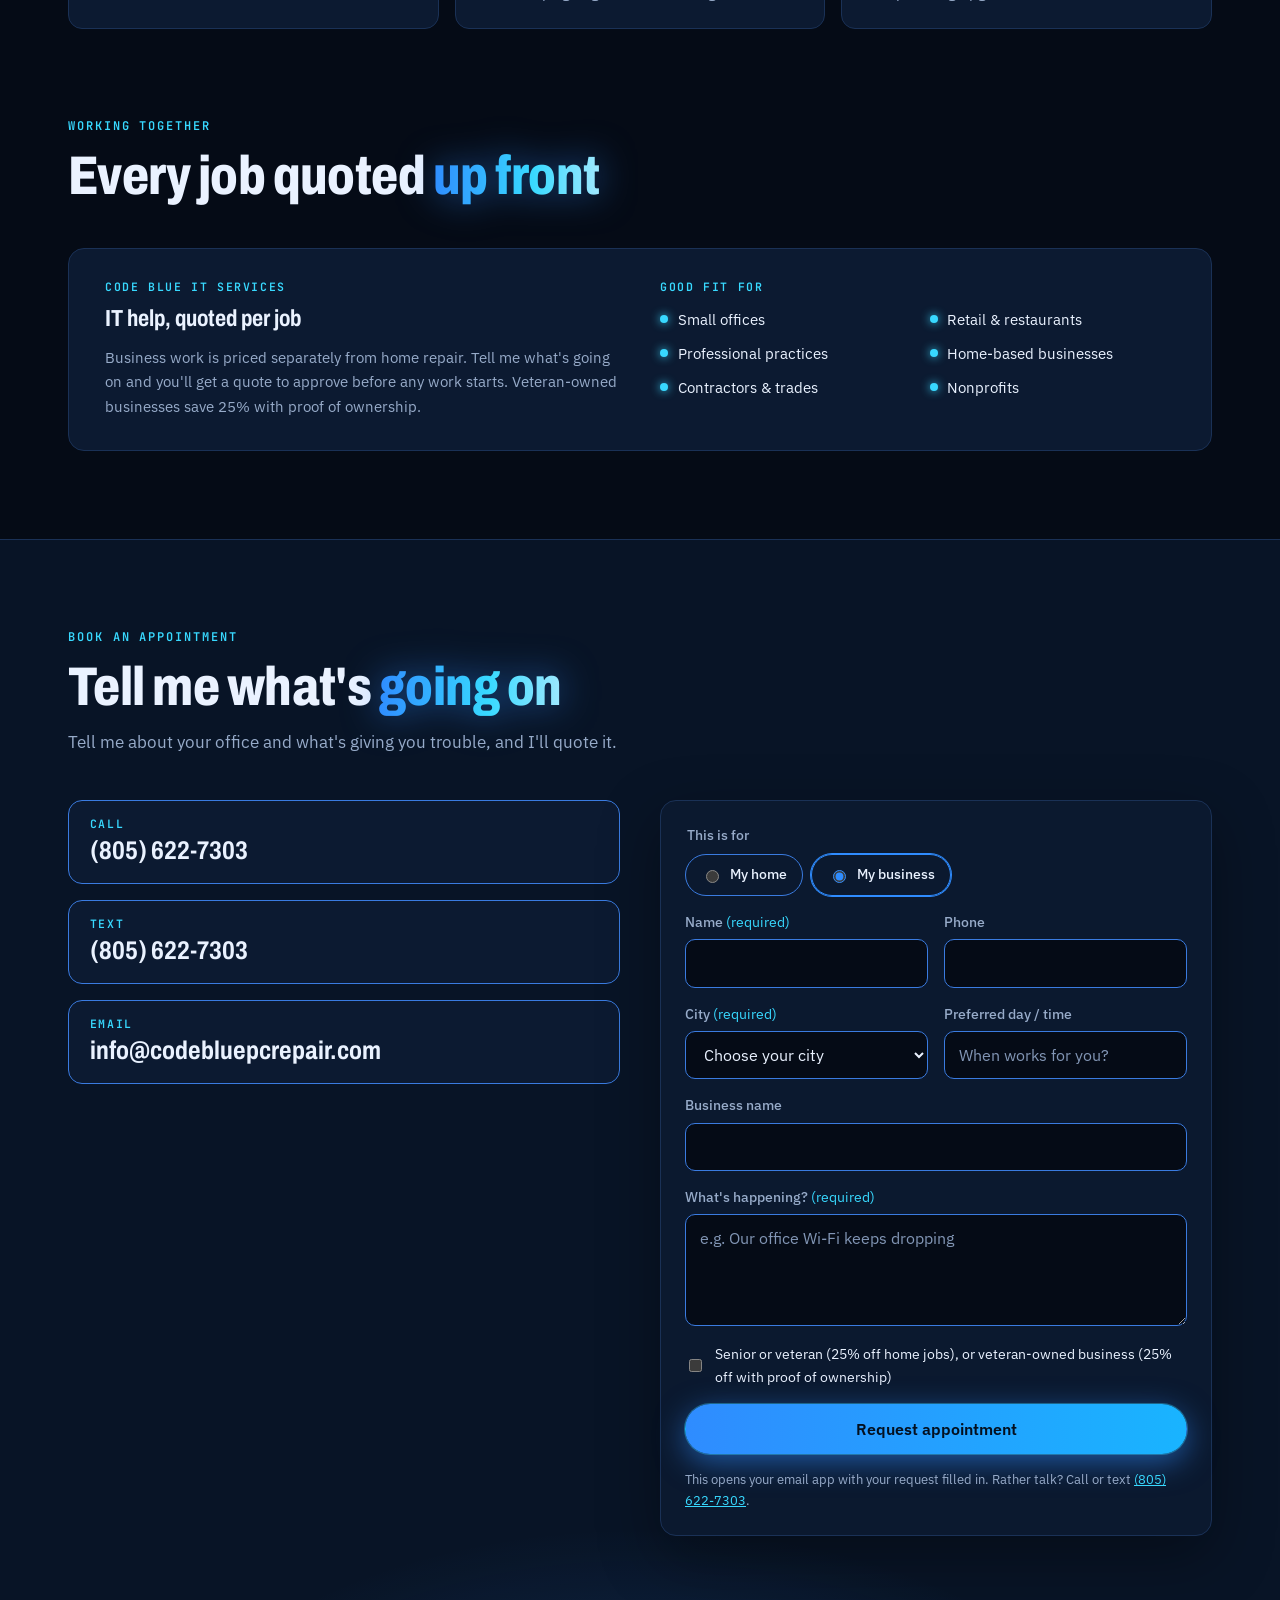
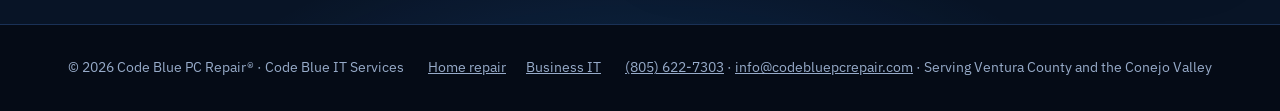
==== commit a02b1f60: "Remove the pause button from the heartbeat pulse Co-Authored-By: Claude Opus 5.5 <noreply@anthropic." ====
--- a/business-it/index.html
+++ b/business-it/index.html
@@ -125,7 +125,6 @@
       <path class="base" d="M0 65 H200 l14 -10 l12 10 H290 l10 -50 l14 85 l12 -60 l8 25 H510 l14 -10 l12 10 H600 l10 -50 l14 85 l12 -60 l8 25 H830 l14 -10 l12 10 H920 l10 -50 l14 85 l12 -60 l8 25 H1200"/>
       <path class="beam" d="M0 65 H200 l14 -10 l12 10 H290 l10 -50 l14 85 l12 -60 l8 25 H510 l14 -10 l12 10 H600 l10 -50 l14 85 l12 -60 l8 25 H830 l14 -10 l12 10 H920 l10 -50 l14 85 l12 -60 l8 25 H1200"/>
     </svg>
-    <button class="beat-toggle" type="button" hidden>Pause motion</button>
   </section>
 
   <div class="promise">
--- a/site.css
+++ b/site.css
@@ -113,9 +113,9 @@
 .trace .base { stroke: rgba(47,140,255,.18); }
 .trace .beam { stroke: url(#beam); stroke-dasharray: 260 2400; stroke-dashoffset: 0; filter: drop-shadow(0 0 6px var(--cyan)) drop-shadow(0 0 16px var(--electric)); }
 @media (prefers-reduced-motion: no-preference) {
-  /* Loops nonstop while on screen; the Pause motion button stops it (motion longer than 5s needs a pause control). */
+  /* Loops nonstop while on screen, with no pause button (David's call). Off screen it rests; reduced motion gets a still line. */
   .trace .beam { animation: sweep 2.4s linear infinite; }
-  .trace.paused .beam, .trace.user-paused .beam { animation-play-state: paused; }
+  .trace.paused .beam { animation-play-state: paused; }
   @keyframes sweep { from { stroke-dashoffset: 260; } to { stroke-dashoffset: -2400; } }
   @keyframes sweep-m { from { stroke-dashoffset: -250; } to { stroke-dashoffset: -1500; } }
   @keyframes sweep-sm { from { stroke-dashoffset: -260; } to { stroke-dashoffset: -1300; } }
@@ -123,8 +123,6 @@
   @media (max-width: 440px) { .trace .beam { animation: sweep-sm 1.2s linear infinite; } }
 }
 @media (prefers-reduced-motion: reduce) { .trace .beam { stroke-dasharray: none; } }
-.beat-toggle { position: absolute; right: max(1rem, env(safe-area-inset-right)); bottom: 0.6rem; z-index: 1; min-height: 2rem; padding: 0.35rem 0.8rem; border-radius: 999px; border: 1px solid var(--click-line); background: rgba(5,11,22,.75); color: var(--muted); font: 600 0.68rem/1 var(--mono); letter-spacing: 0.12em; text-transform: uppercase; cursor: pointer; }
-.beat-toggle:hover { color: var(--ink); border-color: var(--electric); }
 
 /* Commitments strip */
 .promise { border-block: 1px solid var(--line); background: var(--bg-2); }
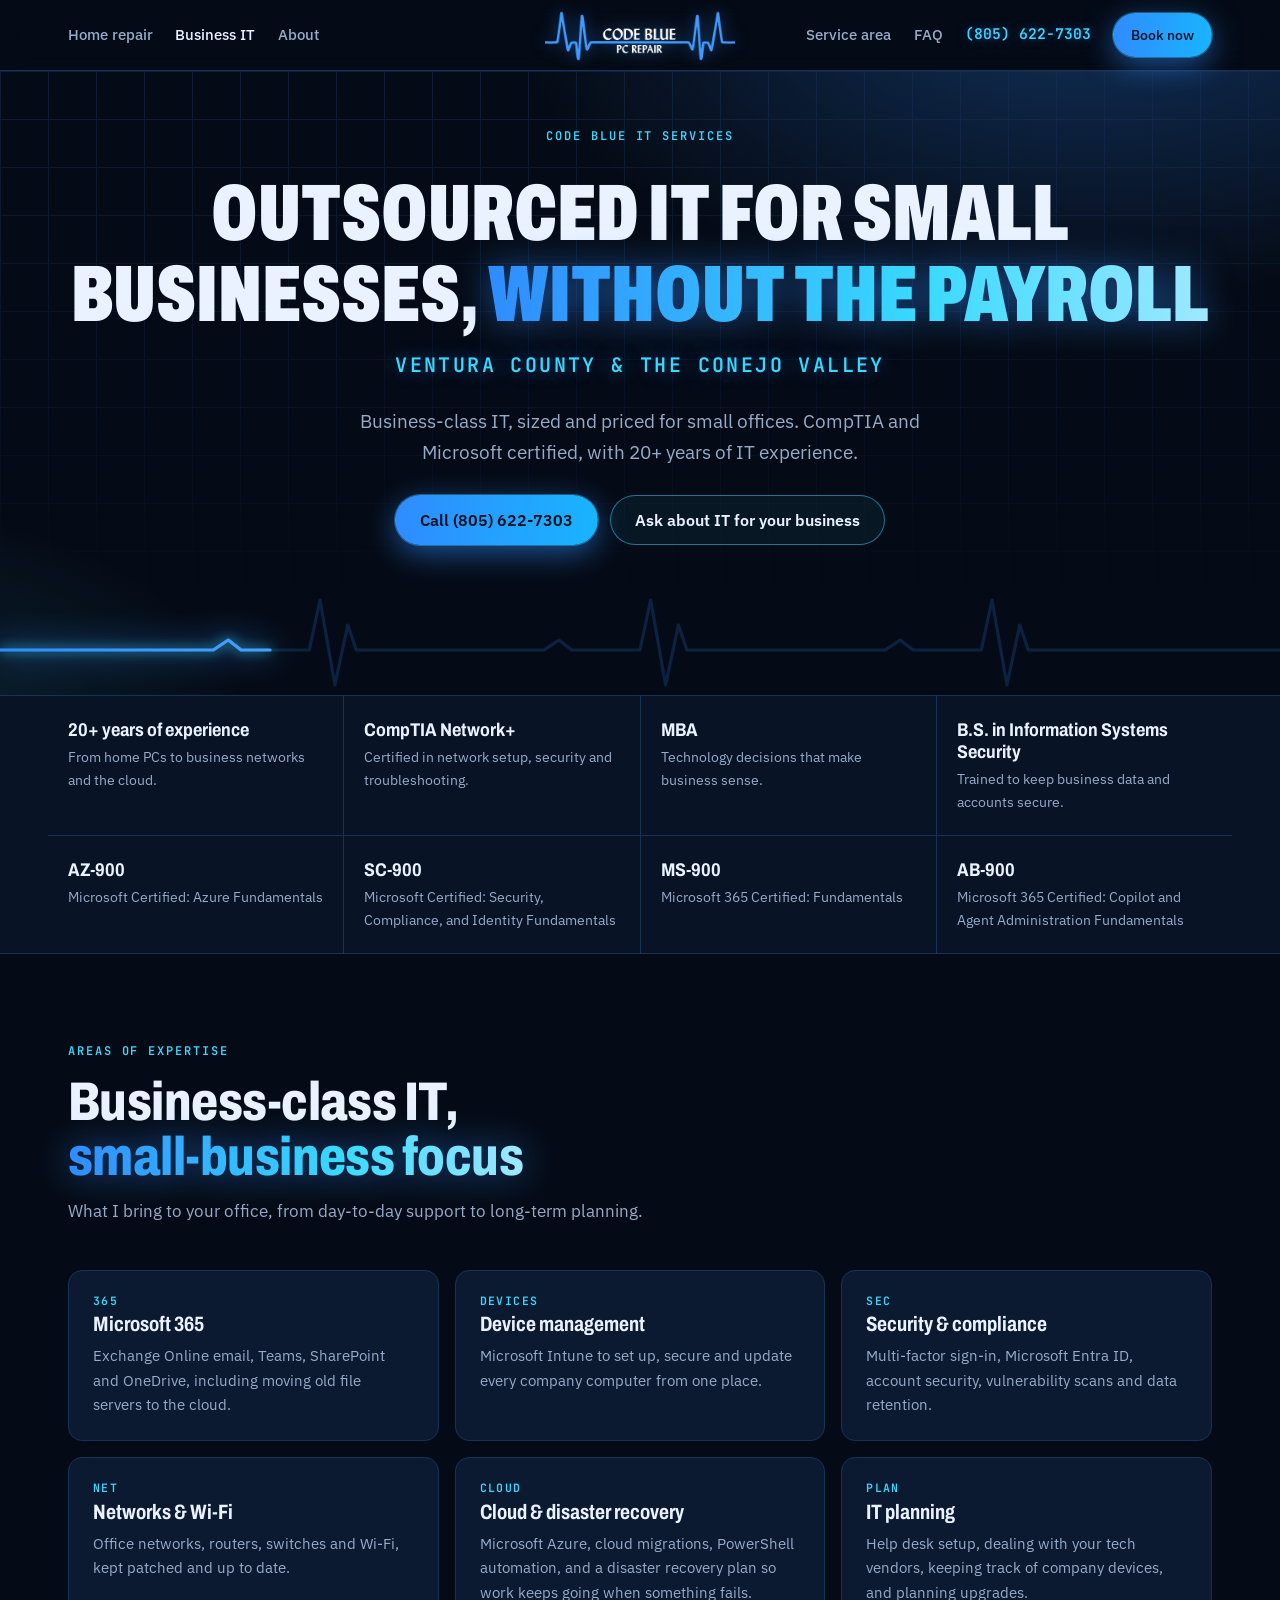
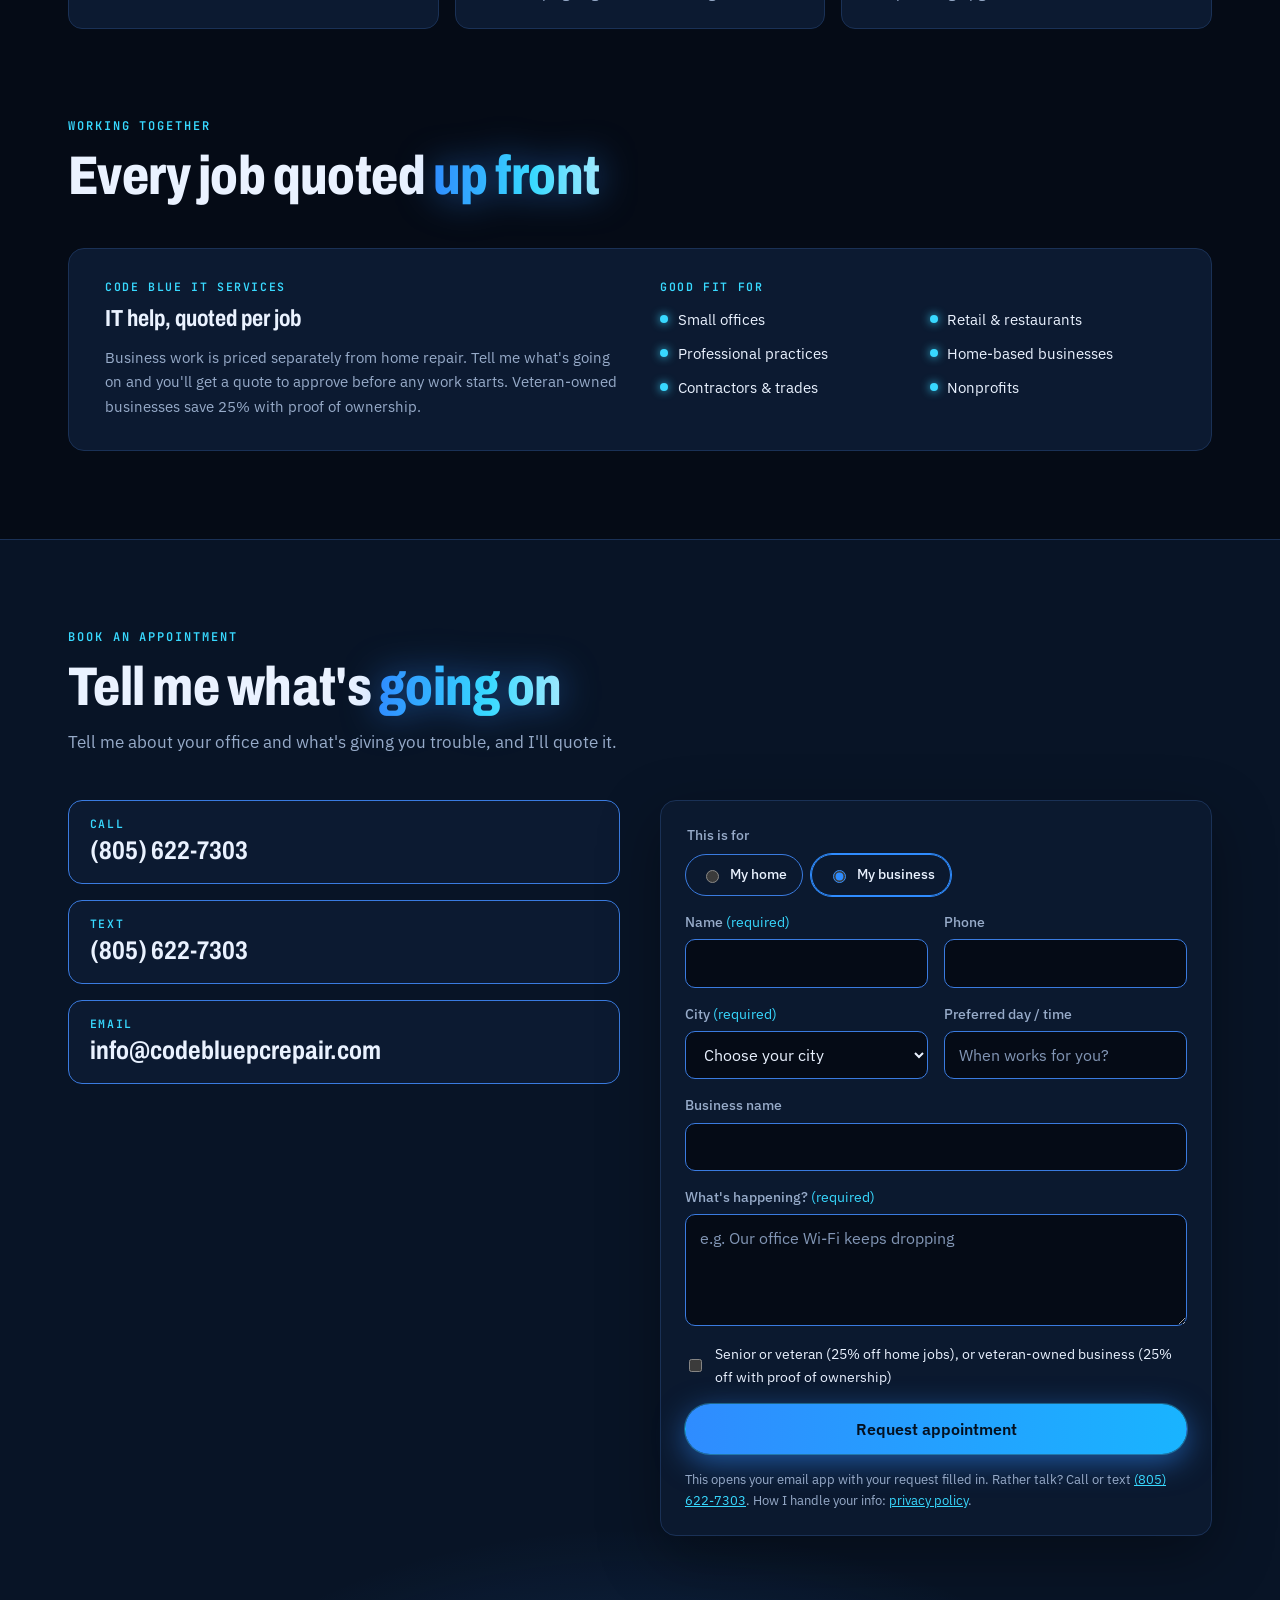
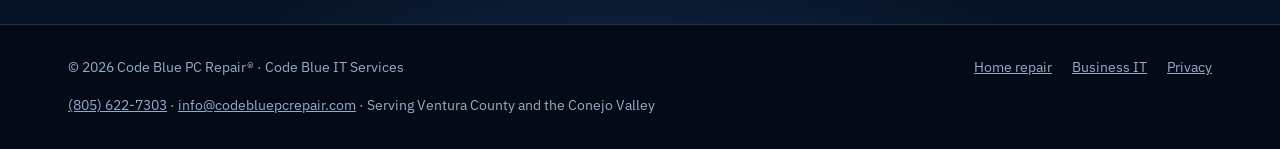
==== commit 02eb03d5: "Add a privacy policy page and link it from every footer and the booking form Co-Authored-By: Claude " ====
--- a/business-it/index.html
+++ b/business-it/index.html
@@ -222,7 +222,7 @@
             <p>Nothing opened? Copy your request and email it to <a href="mailto:info@codebluepcrepair.com">info@codebluepcrepair.com</a>, or call or text <a href="tel:+18056227303">(805) 622-7303</a>.</p>
             <button type="button" class="btn btn-primary" id="copy-req">Copy my request</button>
           </div>
-          <p class="fine">This opens your email app with your request filled in. Rather talk? Call or text <a href="tel:+18056227303">(805) 622-7303</a>.</p>
+          <p class="fine">This opens your email app with your request filled in. Rather talk? Call or text <a href="tel:+18056227303">(805) 622-7303</a>. How I handle your info: <a href="/privacy/">privacy policy</a>.</p>
         </form>
       </div>
     </div>
@@ -232,7 +232,7 @@
 <footer>
   <div class="wrap">
     <span>&copy; <span id="yr">2026</span> Code Blue PC Repair&reg; &middot; Code Blue IT Services</span>
-    <nav aria-label="Pages"><a href="/home-repair/">Home repair</a><a href="/business-it/">Business IT</a></nav>
+    <nav aria-label="Pages"><a href="/home-repair/">Home repair</a><a href="/business-it/">Business IT</a><a href="/privacy/">Privacy</a></nav>
     <span><a href="tel:+18056227303">(805) 622-7303</a> &middot; <a href="mailto:info@codebluepcrepair.com">info@codebluepcrepair.com</a> &middot; Serving Ventura County and the Conejo Valley</span>
   </div>
 </footer>
--- a/site.css
+++ b/site.css
@@ -217,6 +217,14 @@
 .about h2 { margin-block: 0.85rem 1.25rem; }
 .about p + p { margin-top: 1rem; }
 .about .body { color: var(--muted); }
+/* Privacy page */
+.legal { padding-top: 3.5rem; }
+.legal-body { max-width: 46rem; display: grid; gap: 2.5rem; }
+.legal h2 { font-size: clamp(1.6rem, 3.6vw, 2.2rem); margin-bottom: 0.75rem; }
+.legal p, .legal li { color: var(--muted); }
+.legal p + p { margin-top: 0.85rem; }
+.legal ul { margin: 0.85rem 0 0; padding-left: 1.2rem; display: grid; gap: 0.6rem; }
+.legal strong { color: var(--ink); }
 .facts { margin: 0; border: 1px solid var(--line); border-radius: 14px; background: var(--panel); overflow: hidden; container-type: inline-size; }
 .facts div { display: grid; grid-template-columns: 9rem 1fr; gap: 1rem; padding: 0.9rem 1.2rem; border-top: 1px solid var(--line); }
 .facts div:first-child { border-top: 0; }
